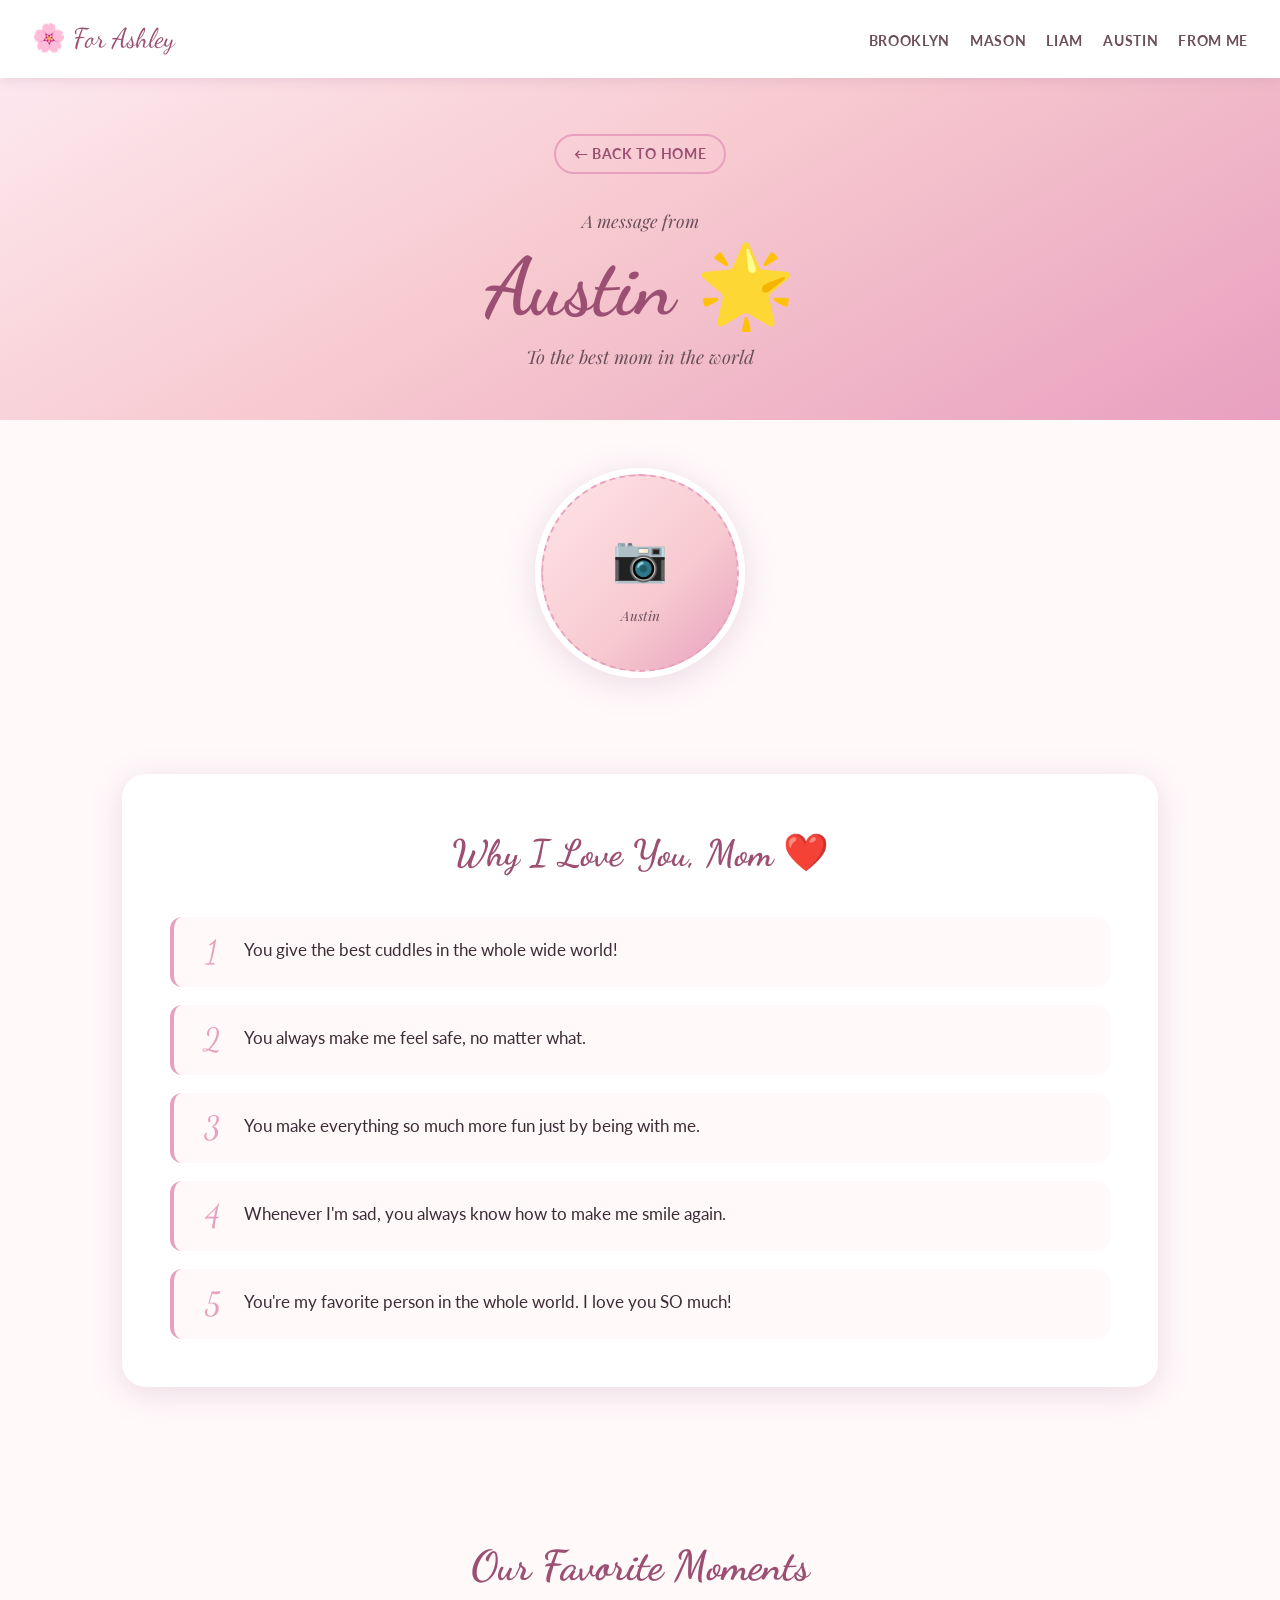
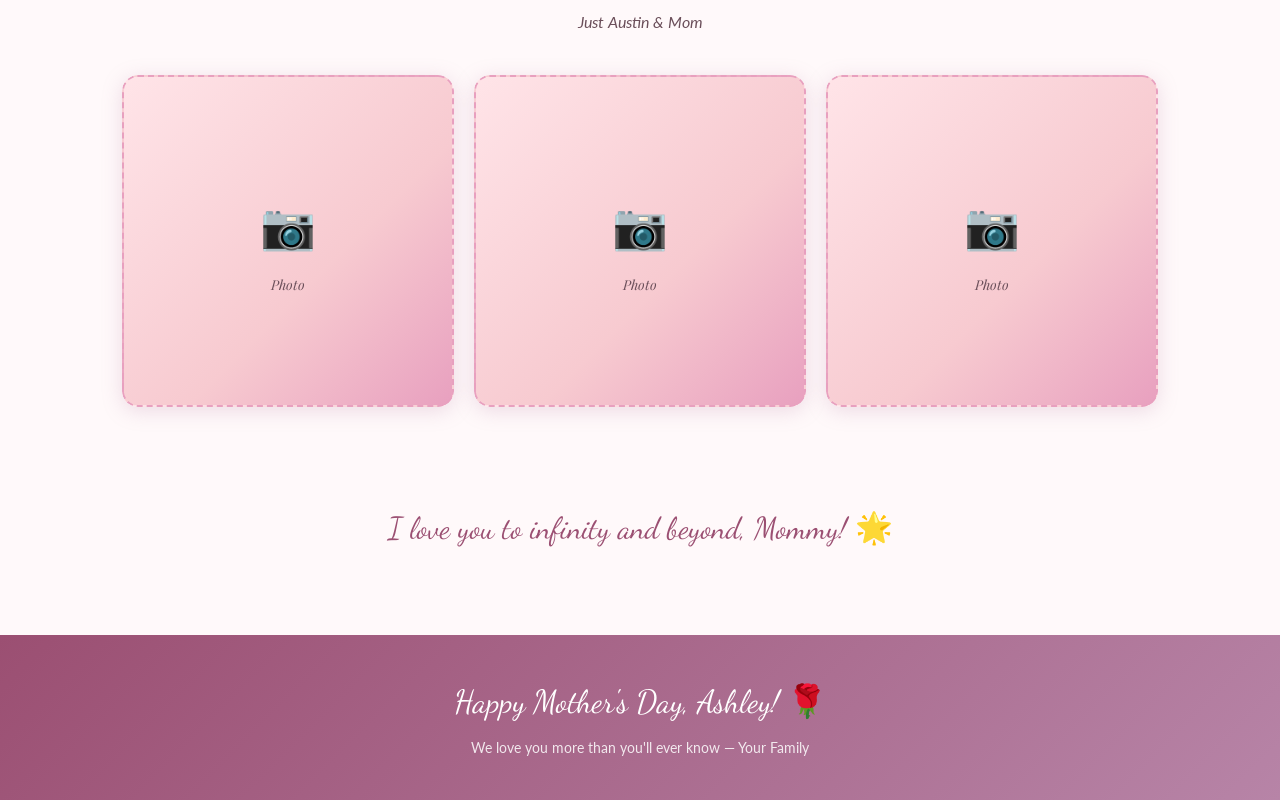
==== austin.html @ 3f39e7ee "Initial commit: Mother's Day website for Ashley Landing page with family photo grid and individual p" ====
<!DOCTYPE html>
<html lang="en">
<head>
  <meta charset="UTF-8" />
  <meta name="viewport" content="width=device-width, initial-scale=1.0" />
  <title>Austin — Why I Love You, Mom</title>
  <link rel="stylesheet" href="style.css" />
</head>
<body>

  <nav class="site-nav">
    <a href="index.html" class="nav-logo">🌸 For Ashley</a>
    <ul class="nav-links">
      <li><a href="brooklyn.html">Brooklyn</a></li>
      <li><a href="mason.html">Mason</a></li>
      <li><a href="liam.html">Liam</a></li>
      <li><a href="austin.html">Austin</a></li>
      <li><a href="from-me.html">From Me</a></li>
    </ul>
  </nav>

  <section class="page-hero">
    <a href="index.html" class="back-btn">← Back to Home</a>
    <p class="from-label">A message from</p>
    <h1>Austin 🌟</h1>
    <p class="to-label">To the best mom in the world</p>
  </section>

  <main>
    <div class="container">

      <!-- Profile Photo -->
      <div class="profile-photo-wrap">
        <div class="profile-photo">
          <!-- Replace with: <img src="images/austin.jpg" alt="Austin"> -->
          <div class="photo-placeholder">
            <span class="ph-icon">📷</span>
            <span class="ph-text">Austin</span>
          </div>
        </div>
      </div>

      <!-- Reasons -->
      <section class="section">
        <div class="reasons-section">
          <h2 class="reasons-title">Why I Love You, Mom ❤️</h2>
          <!-- Replace these with Austin's own words! -->
          <ul class="reasons-list">
            <li>
              <span class="reason-num">1</span>
              <span>You give the best cuddles in the whole wide world!</span>
            </li>
            <li>
              <span class="reason-num">2</span>
              <span>You always make me feel safe, no matter what.</span>
            </li>
            <li>
              <span class="reason-num">3</span>
              <span>You make everything so much more fun just by being with me.</span>
            </li>
            <li>
              <span class="reason-num">4</span>
              <span>Whenever I'm sad, you always know how to make me smile again.</span>
            </li>
            <li>
              <span class="reason-num">5</span>
              <span>You're my favorite person in the whole world. I love you SO much!</span>
            </li>
          </ul>
        </div>
      </section>

      <!-- Photo Gallery -->
      <section class="section">
        <h2 class="section-title">Our Favorite Moments</h2>
        <p class="section-subtitle">Just Austin & Mom</p>
        <div class="gallery-grid">
          <!-- Replace each placeholder with an <img> tag when you have photos ready -->
          <div class="gallery-slot">
            <div class="photo-placeholder">
              <span class="ph-icon">📷</span>
              <span class="ph-text">Photo</span>
            </div>
          </div>
          <div class="gallery-slot">
            <div class="photo-placeholder">
              <span class="ph-icon">📷</span>
              <span class="ph-text">Photo</span>
            </div>
          </div>
          <div class="gallery-slot">
            <div class="photo-placeholder">
              <span class="ph-icon">📷</span>
              <span class="ph-text">Photo</span>
            </div>
          </div>
        </div>
      </section>

      <div class="closing-message">I love you to infinity and beyond, Mommy! 🌟</div>

    </div>
  </main>

  <footer>
    <p class="footer-title">Happy Mother's Day, Ashley! 🌹</p>
    <p class="footer-subtitle">We love you more than you'll ever know — Your Family</p>
  </footer>

</body>
</html>
---- style.css ----
@import url('https://fonts.googleapis.com/css2?family=Dancing+Script:wght@400;600;700&family=Playfair+Display:ital,wght@0,400;0,700;1,400&family=Lato:wght@300;400;700&display=swap');

:root {
  --rose: #E8A0BF;
  --light-pink: #F7CAD0;
  --blush: #FFE4E8;
  --mauve: #B784A7;
  --deep-rose: #9B4F72;
  --cream: #FFF9FA;
  --white: #FFFFFF;
  --text-dark: #3D2B35;
  --text-mid: #6B4F5A;
  --shadow: rgba(183, 132, 167, 0.25);
}

*, *::before, *::after { box-sizing: border-box; margin: 0; padding: 0; }

body {
  font-family: 'Lato', sans-serif;
  background-color: var(--cream);
  color: var(--text-dark);
  line-height: 1.7;
}

/* ── NAV ── */
.site-nav {
  background: var(--white);
  padding: 1rem 2rem;
  display: flex;
  align-items: center;
  justify-content: space-between;
  box-shadow: 0 2px 12px var(--shadow);
  position: sticky;
  top: 0;
  z-index: 100;
  flex-wrap: wrap;
  gap: 0.75rem;
}

.nav-logo {
  font-family: 'Dancing Script', cursive;
  font-size: 1.7rem;
  color: var(--deep-rose);
  text-decoration: none;
}

.nav-links {
  display: flex;
  gap: 1.25rem;
  list-style: none;
  flex-wrap: wrap;
}

.nav-links a {
  text-decoration: none;
  color: var(--text-mid);
  font-weight: 700;
  font-size: 0.85rem;
  letter-spacing: 0.05em;
  text-transform: uppercase;
  transition: color 0.2s;
}

.nav-links a:hover { color: var(--deep-rose); }

/* ── HERO ── */
.hero {
  background: linear-gradient(150deg, #FDE8EF 0%, #F7CAD0 45%, #E8A0BF 100%);
  text-align: center;
  padding: 5.5rem 2rem 4.5rem;
  position: relative;
  overflow: hidden;
}

.hero::before,
.hero::after {
  content: '';
  position: absolute;
  border-radius: 50%;
  opacity: 0.12;
}

.hero::before {
  width: 450px; height: 450px;
  background: var(--mauve);
  top: -180px; left: -120px;
}

.hero::after {
  width: 320px; height: 320px;
  background: var(--deep-rose);
  bottom: -110px; right: -90px;
}

.hero-flowers {
  font-size: 2.6rem;
  display: block;
  margin-bottom: 1.25rem;
  animation: sway 5s ease-in-out infinite;
  position: relative;
  z-index: 1;
}

@keyframes sway {
  0%, 100% { transform: rotate(-4deg) scale(1); }
  50%       { transform: rotate(4deg) scale(1.06); }
}

.hero h1 {
  font-family: 'Dancing Script', cursive;
  font-size: clamp(2.8rem, 7vw, 5.5rem);
  color: var(--deep-rose);
  line-height: 1.15;
  margin-bottom: 0.75rem;
  animation: fadeUp 0.9s ease both;
  position: relative;
  z-index: 1;
}

.hero .subtitle {
  font-family: 'Playfair Display', serif;
  font-style: italic;
  font-size: clamp(1.1rem, 2.5vw, 1.5rem);
  color: var(--text-mid);
  animation: fadeUp 0.9s 0.2s ease both;
  position: relative;
  z-index: 1;
}

.hero .tagline {
  margin-top: 0.6rem;
  font-size: 1rem;
  color: var(--text-mid);
  animation: fadeUp 0.9s 0.4s ease both;
  position: relative;
  z-index: 1;
}

@keyframes fadeUp {
  from { opacity: 0; transform: translateY(18px); }
  to   { opacity: 1; transform: translateY(0); }
}

/* ── LAYOUT ── */
.container { max-width: 1100px; margin: 0 auto; padding: 0 2rem; }

.section { padding: 3.5rem 0; }

/* ── DECORATIVE ── */
.divider {
  text-align: center;
  color: var(--rose);
  font-size: 1.4rem;
  letter-spacing: 0.6rem;
  margin: 0.5rem 0 2rem;
}

.section-title {
  text-align: center;
  font-family: 'Dancing Script', cursive;
  font-size: 2.6rem;
  color: var(--deep-rose);
  margin-bottom: 0.4rem;
}

.section-subtitle {
  text-align: center;
  color: var(--text-mid);
  font-style: italic;
  margin-bottom: 2.5rem;
}

/* ── PHOTO PLACEHOLDERS ── */
.photo-placeholder {
  width: 100%;
  height: 100%;
  background: linear-gradient(135deg, #FFE4E8 0%, #F7CAD0 60%, #E8A0BF 100%);
  display: flex;
  flex-direction: column;
  align-items: center;
  justify-content: center;
  gap: 0.6rem;
  border: 2px dashed var(--rose);
  border-radius: inherit;
}

.ph-icon { font-size: 2.8rem; }

.ph-text {
  font-family: 'Playfair Display', serif;
  font-style: italic;
  font-size: 0.85rem;
  color: var(--text-mid);
}

/* ── FAMILY PHOTO GRID (landing) ── */
.photo-grid {
  display: grid;
  grid-template-columns: repeat(auto-fit, minmax(240px, 1fr));
  gap: 1.5rem;
}

.photo-slot {
  border-radius: 16px;
  overflow: hidden;
  box-shadow: 0 6px 24px var(--shadow);
  aspect-ratio: 4 / 3;
}

.photo-slot img {
  width: 100%; height: 100%;
  object-fit: cover;
  display: block;
}

/* ── PERSON CARDS ── */
.person-cards {
  display: grid;
  grid-template-columns: repeat(auto-fit, minmax(185px, 1fr));
  gap: 1.5rem;
}

.person-card {
  background: var(--white);
  border-radius: 20px;
  padding: 2rem 1.25rem;
  text-align: center;
  box-shadow: 0 6px 24px var(--shadow);
  text-decoration: none;
  transition: transform 0.25s, box-shadow 0.25s;
  border-top: 5px solid var(--rose);
  display: flex;
  flex-direction: column;
  align-items: center;
}

.person-card:hover {
  transform: translateY(-7px);
  box-shadow: 0 16px 44px var(--shadow);
}

.card-avatar {
  width: 88px; height: 88px;
  border-radius: 50%;
  background: linear-gradient(135deg, var(--light-pink), var(--rose));
  display: flex;
  align-items: center;
  justify-content: center;
  margin-bottom: 1.1rem;
  font-size: 2.4rem;
  border: 3px solid var(--white);
  box-shadow: 0 0 0 3px var(--rose);
}

.card-name {
  font-family: 'Dancing Script', cursive;
  font-size: 1.8rem;
  color: var(--deep-rose);
  display: block;
  margin-bottom: 0.2rem;
}

.card-desc {
  font-size: 0.82rem;
  color: var(--text-mid);
  font-style: italic;
  flex-grow: 1;
}

.card-btn {
  display: inline-block;
  margin-top: 1.1rem;
  padding: 0.5rem 1.3rem;
  background: linear-gradient(135deg, var(--rose), var(--mauve));
  color: var(--white);
  border-radius: 50px;
  font-size: 0.82rem;
  font-weight: 700;
  letter-spacing: 0.05em;
  text-transform: uppercase;
}

/* ── INDIVIDUAL PAGE HERO ── */
.page-hero {
  background: linear-gradient(150deg, #FDE8EF 0%, #F7CAD0 45%, #E8A0BF 100%);
  text-align: center;
  padding: 3.5rem 2rem 3rem;
}

.back-btn {
  display: inline-block;
  margin-bottom: 2rem;
  color: var(--deep-rose);
  text-decoration: none;
  font-size: 0.85rem;
  font-weight: 700;
  text-transform: uppercase;
  letter-spacing: 0.05em;
  border: 2px solid var(--rose);
  border-radius: 50px;
  padding: 0.4rem 1.1rem;
  transition: background 0.2s, color 0.2s;
}

.back-btn:hover { background: var(--rose); color: var(--white); }

.from-label {
  font-family: 'Playfair Display', serif;
  font-style: italic;
  color: var(--text-mid);
  font-size: 1.1rem;
  margin-bottom: 0.3rem;
}

.page-hero h1 {
  font-family: 'Dancing Script', cursive;
  font-size: clamp(2.6rem, 7vw, 5rem);
  color: var(--deep-rose);
  line-height: 1.15;
}

.to-label {
  font-family: 'Playfair Display', serif;
  font-style: italic;
  color: var(--text-mid);
  font-size: 1.15rem;
  margin-top: 0.5rem;
}

/* ── PROFILE PHOTO ── */
.profile-photo-wrap {
  display: flex;
  justify-content: center;
  padding: 3rem 0 0.5rem;
}

.profile-photo {
  width: 210px; height: 210px;
  border-radius: 50%;
  overflow: hidden;
  border: 6px solid var(--white);
  box-shadow: 0 6px 32px var(--shadow);
}

.profile-photo .photo-placeholder { border-radius: 50%; }

/* ── REASONS ── */
.reasons-section {
  background: var(--white);
  border-radius: 24px;
  padding: 3rem;
  box-shadow: 0 6px 30px var(--shadow);
  margin: 2rem 0;
}

.reasons-title {
  font-family: 'Dancing Script', cursive;
  font-size: 2.3rem;
  color: var(--deep-rose);
  text-align: center;
  margin-bottom: 2rem;
}

.reasons-list {
  list-style: none;
  display: flex;
  flex-direction: column;
  gap: 1.1rem;
}

.reasons-list li {
  display: flex;
  align-items: flex-start;
  gap: 1rem;
  padding: 1.2rem 1.4rem;
  background: var(--cream);
  border-radius: 12px;
  border-left: 4px solid var(--rose);
  font-size: 1.05rem;
  line-height: 1.65;
}

.reason-num {
  font-family: 'Dancing Script', cursive;
  font-size: 2rem;
  color: var(--rose);
  line-height: 1;
  flex-shrink: 0;
  width: 2rem;
  text-align: center;
}

/* ── GALLERY (individual pages) ── */
.gallery-grid {
  display: grid;
  grid-template-columns: repeat(auto-fit, minmax(195px, 1fr));
  gap: 1.25rem;
}

.gallery-slot {
  aspect-ratio: 1;
  border-radius: 16px;
  overflow: hidden;
  box-shadow: 0 4px 20px var(--shadow);
}

.gallery-slot img {
  width: 100%; height: 100%;
  object-fit: cover;
  display: block;
}

/* ── CLOSING ── */
.closing-message {
  text-align: center;
  padding: 2.5rem 2rem 1rem;
  font-family: 'Dancing Script', cursive;
  font-size: 1.9rem;
  color: var(--deep-rose);
}

/* ── FOOTER ── */
footer {
  background: linear-gradient(135deg, var(--deep-rose), var(--mauve));
  color: var(--white);
  text-align: center;
  padding: 2.5rem 2rem;
  margin-top: 4rem;
}

.footer-title {
  font-family: 'Dancing Script', cursive;
  font-size: 2rem;
  margin-bottom: 0.4rem;
}

.footer-subtitle { font-size: 0.9rem; opacity: 0.85; }

/* ── RESPONSIVE ── */
@media (max-width: 700px) {
  .person-cards { grid-template-columns: repeat(2, 1fr); }
  .reasons-section { padding: 2rem 1.25rem; }
  .photo-grid { grid-template-columns: repeat(2, 1fr); }
}

@media (max-width: 420px) {
  .person-cards { grid-template-columns: 1fr 1fr; }
  .gallery-grid { grid-template-columns: repeat(2, 1fr); }
}
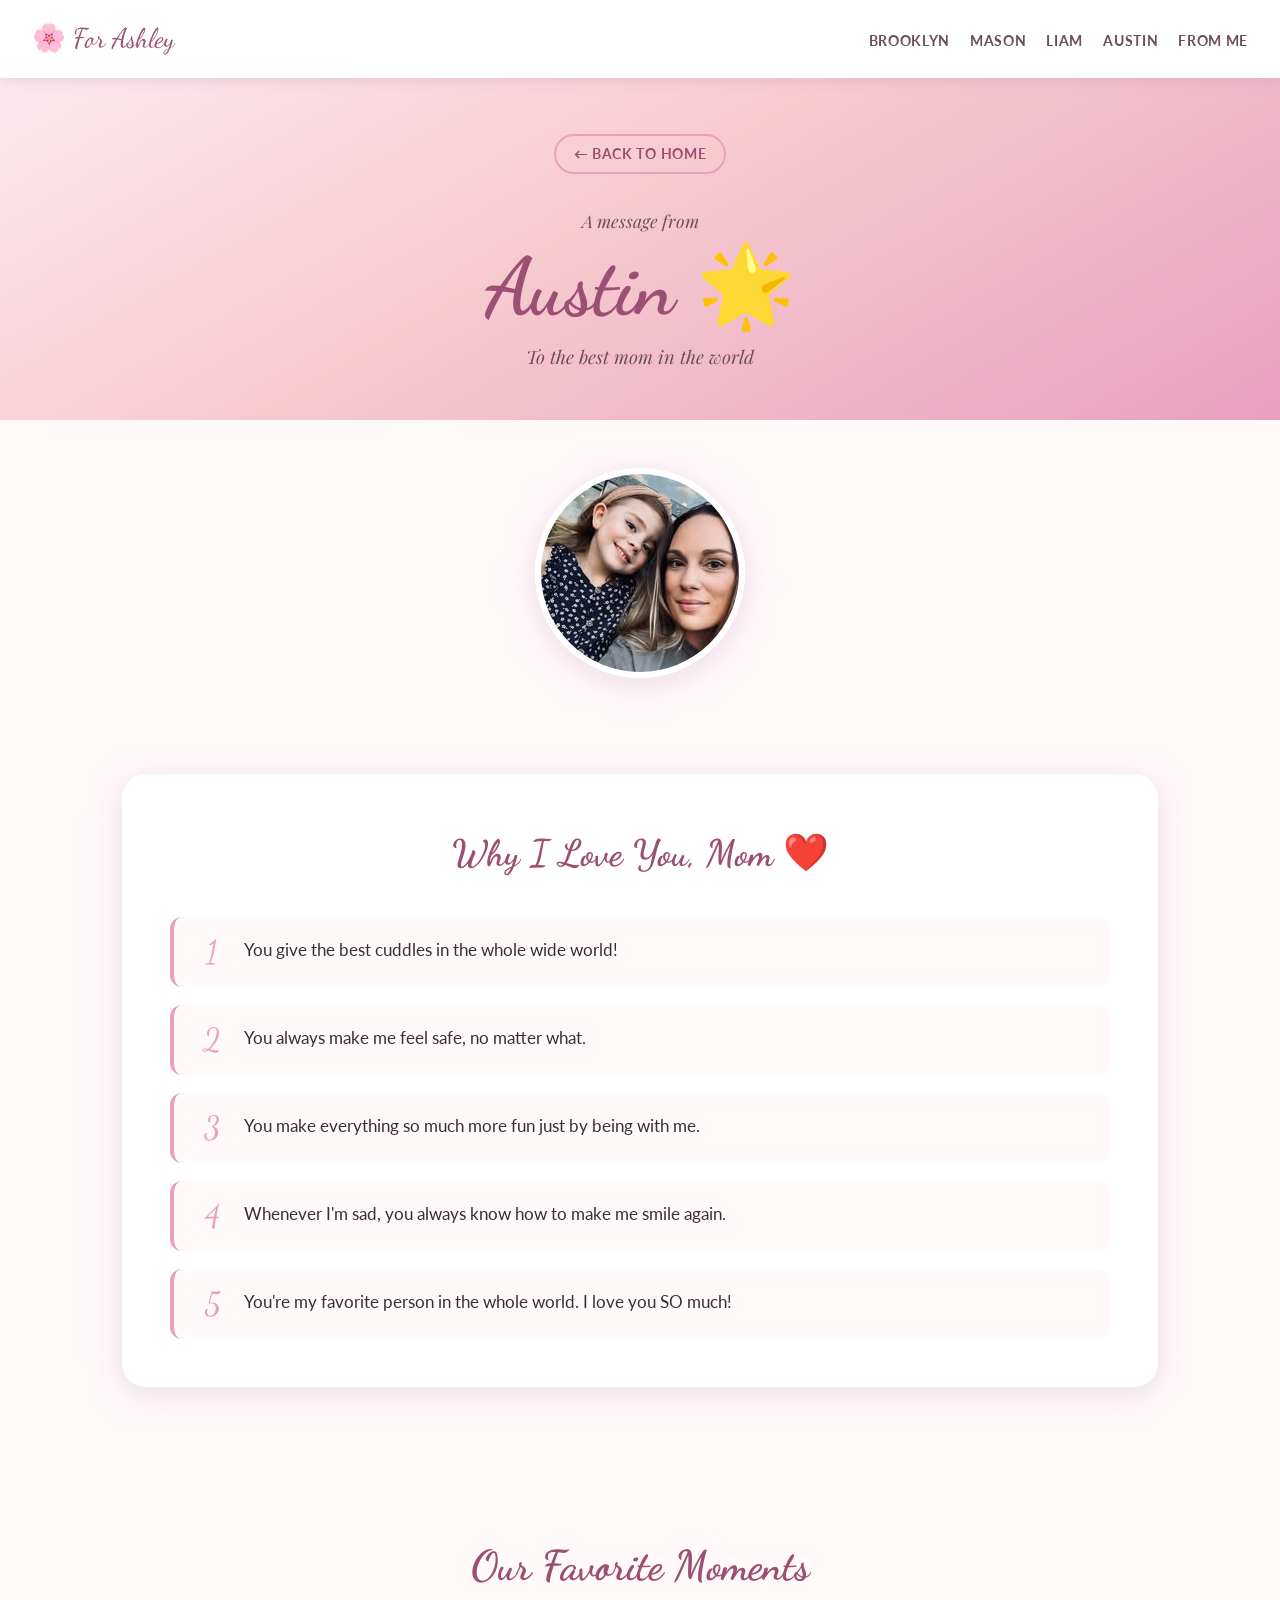
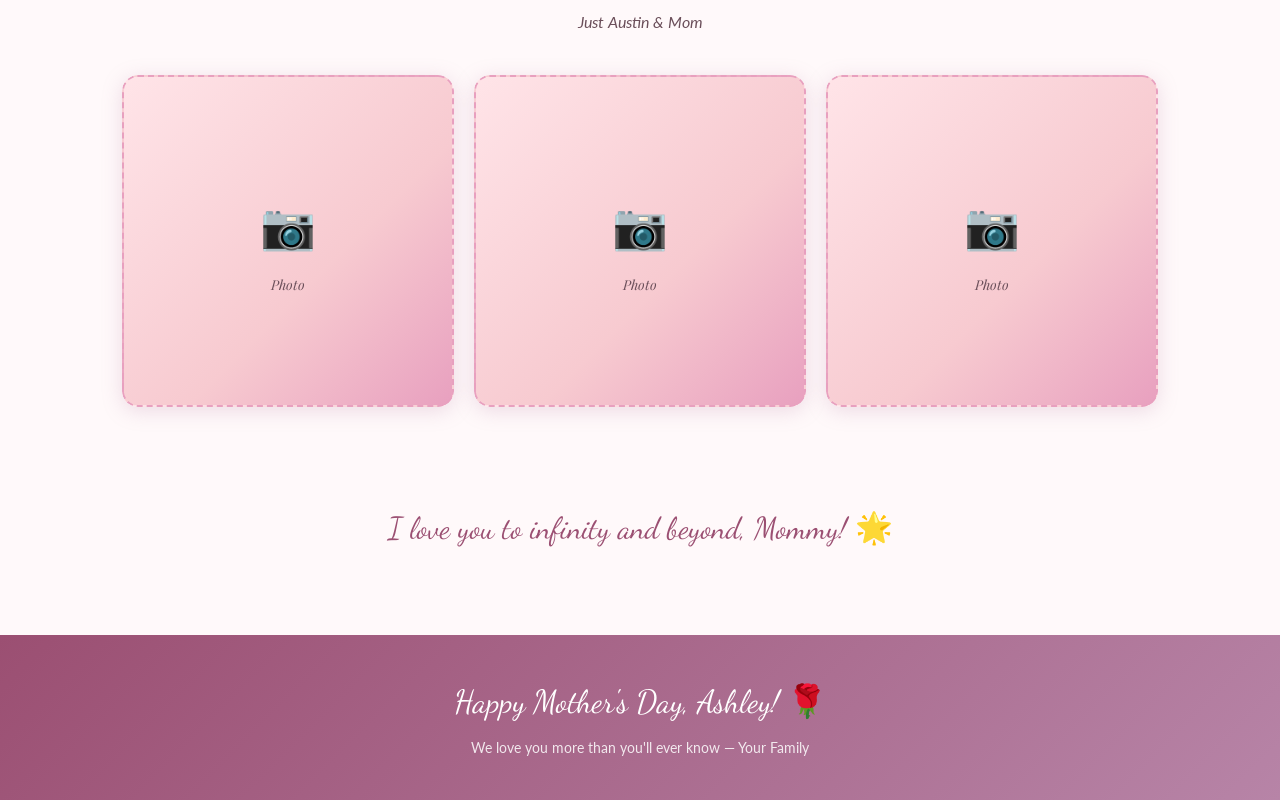
==== commit 2611fdb8: "Add real photos for Brooklyn, Mason, Liam, and Austin Co-Authored-By: Claude Sonnet 4.6 <noreply@ant" ====
--- a/austin.html
+++ b/austin.html
@@ -32,11 +32,7 @@
       <!-- Profile Photo -->
       <div class="profile-photo-wrap">
         <div class="profile-photo">
-          <!-- Replace with: <img src="images/austin.jpg" alt="Austin"> -->
-          <div class="photo-placeholder">
-            <span class="ph-icon">📷</span>
-            <span class="ph-text">Austin</span>
-          </div>
+          <img src="images/austin.jpg" alt="Austin and Ashley">
         </div>
       </div>
 
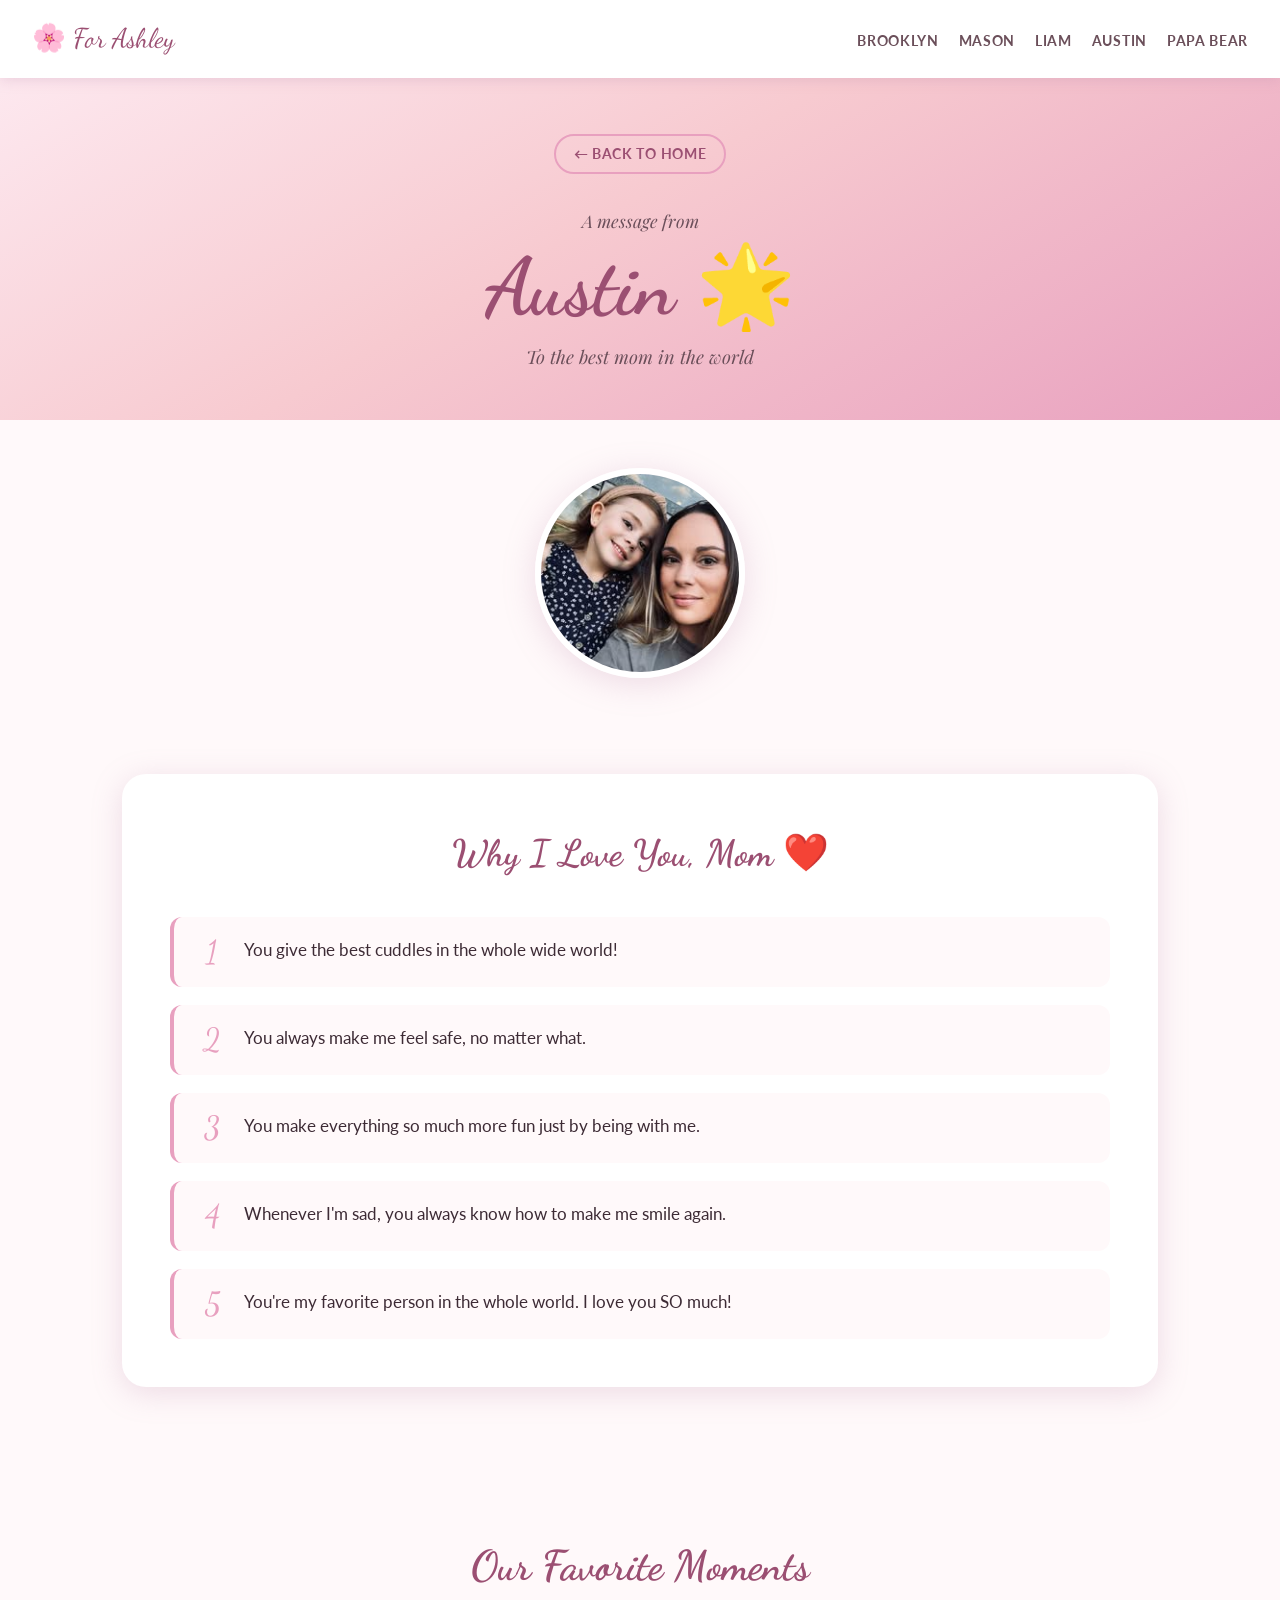
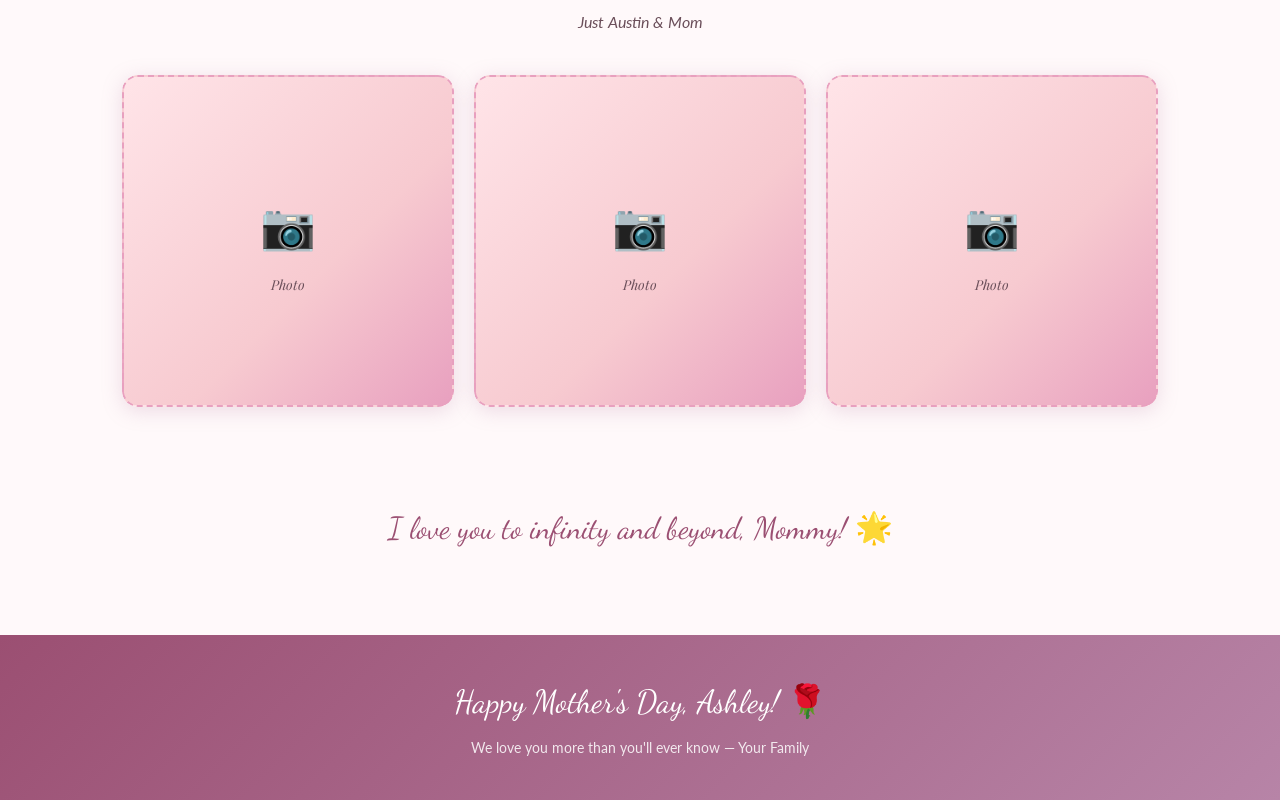
==== commit 8fc73240: "Add photos to landing page cards, remove subtexts, rename to Papa Bear - Real photos now show in the" ====
--- a/austin.html
+++ b/austin.html
@@ -15,7 +15,7 @@
       <li><a href="mason.html">Mason</a></li>
       <li><a href="liam.html">Liam</a></li>
       <li><a href="austin.html">Austin</a></li>
-      <li><a href="from-me.html">From Me</a></li>
+      <li><a href="from-me.html">Papa Bear</a></li>
     </ul>
   </nav>
 
--- a/style.css
+++ b/style.css
@@ -250,6 +250,14 @@
   font-size: 2.4rem;
   border: 3px solid var(--white);
   box-shadow: 0 0 0 3px var(--rose);
+  overflow: hidden;
+}
+
+.card-avatar img {
+  width: 100%; height: 100%;
+  object-fit: cover;
+  object-position: top center;
+  display: block;
 }
 
 .card-name {
@@ -342,6 +350,13 @@
   box-shadow: 0 6px 32px var(--shadow);
 }
 
+.profile-photo img {
+  width: 100%; height: 100%;
+  object-fit: cover;
+  object-position: top center;
+  display: block;
+}
+
 .profile-photo .photo-placeholder { border-radius: 50%; }
 
 /* ── REASONS ── */
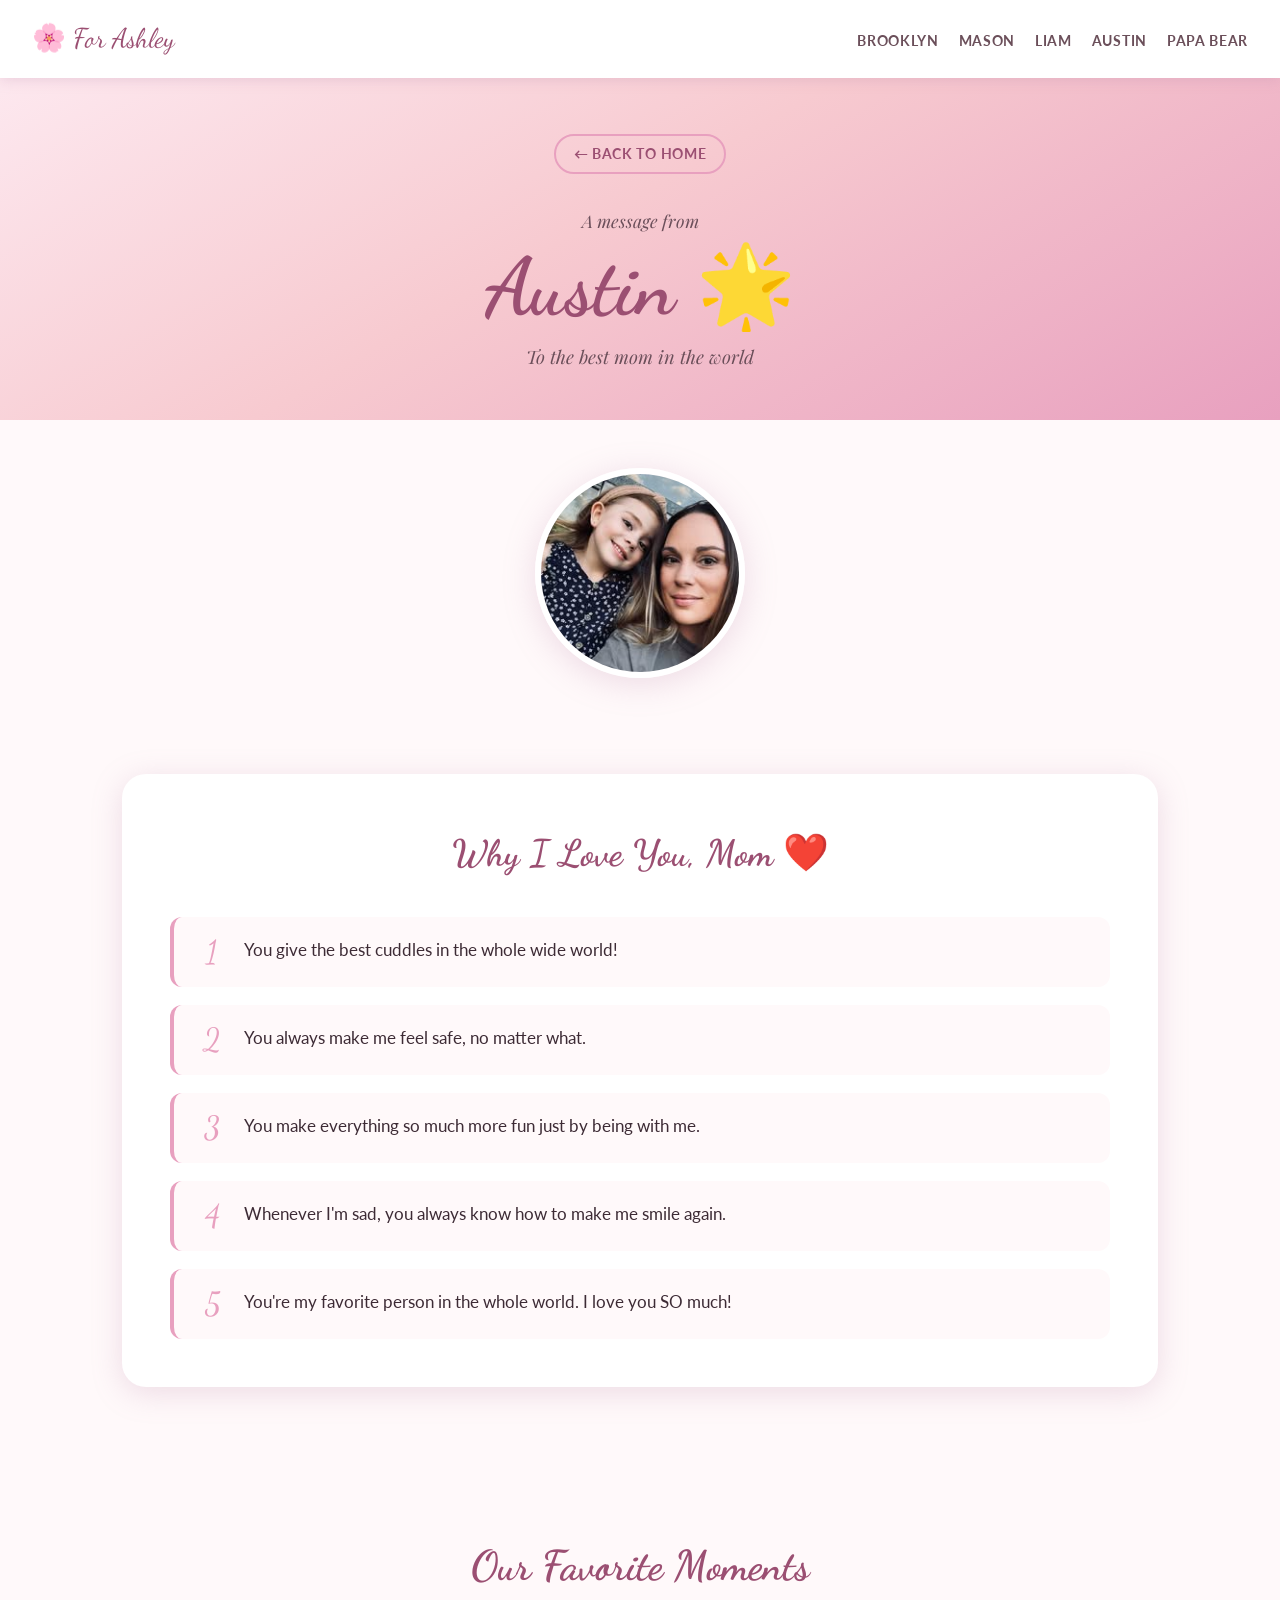
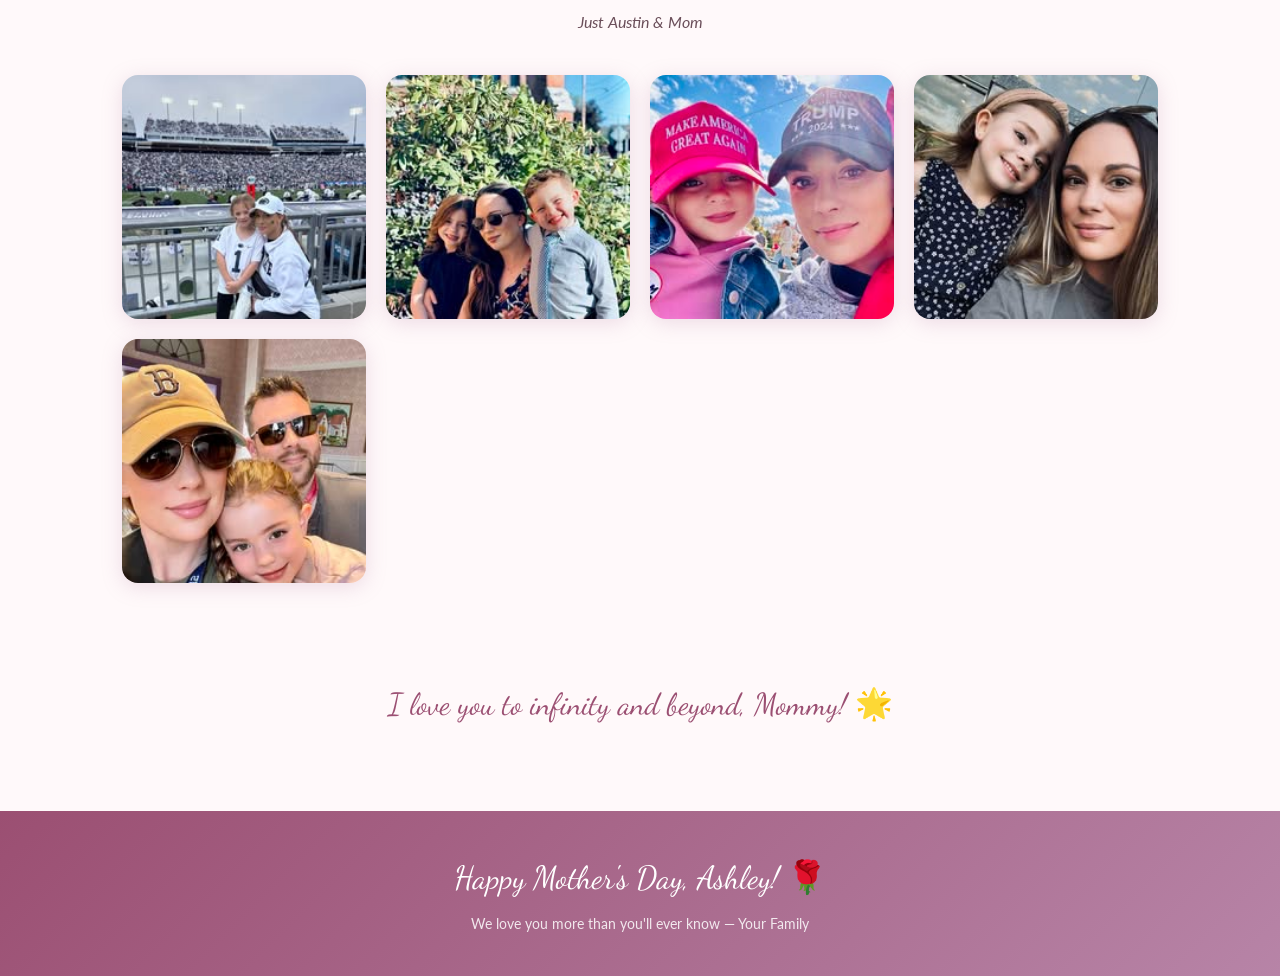
==== commit f002d0d4: "Add 5 gallery photos to Austin's page Co-Authored-By: Claude Sonnet 4.6 <noreply@anthropic.com>" ====
--- a/austin.html
+++ b/austin.html
@@ -71,25 +71,11 @@
         <h2 class="section-title">Our Favorite Moments</h2>
         <p class="section-subtitle">Just Austin & Mom</p>
         <div class="gallery-grid">
-          <!-- Replace each placeholder with an <img> tag when you have photos ready -->
-          <div class="gallery-slot">
-            <div class="photo-placeholder">
-              <span class="ph-icon">📷</span>
-              <span class="ph-text">Photo</span>
-            </div>
-          </div>
-          <div class="gallery-slot">
-            <div class="photo-placeholder">
-              <span class="ph-icon">📷</span>
-              <span class="ph-text">Photo</span>
-            </div>
-          </div>
-          <div class="gallery-slot">
-            <div class="photo-placeholder">
-              <span class="ph-icon">📷</span>
-              <span class="ph-text">Photo</span>
-            </div>
-          </div>
+          <div class="gallery-slot"><img src="images/austin-1.jpg" alt="Austin and Mom"></div>
+          <div class="gallery-slot"><img src="images/austin-2.jpg" alt="Austin and Mom"></div>
+          <div class="gallery-slot"><img src="images/austin-3.jpg" alt="Austin and Mom"></div>
+          <div class="gallery-slot"><img src="images/austin-4.jpg" alt="Austin and Mom"></div>
+          <div class="gallery-slot"><img src="images/austin-5.jpg" alt="Austin and Mom"></div>
         </div>
       </section>
 
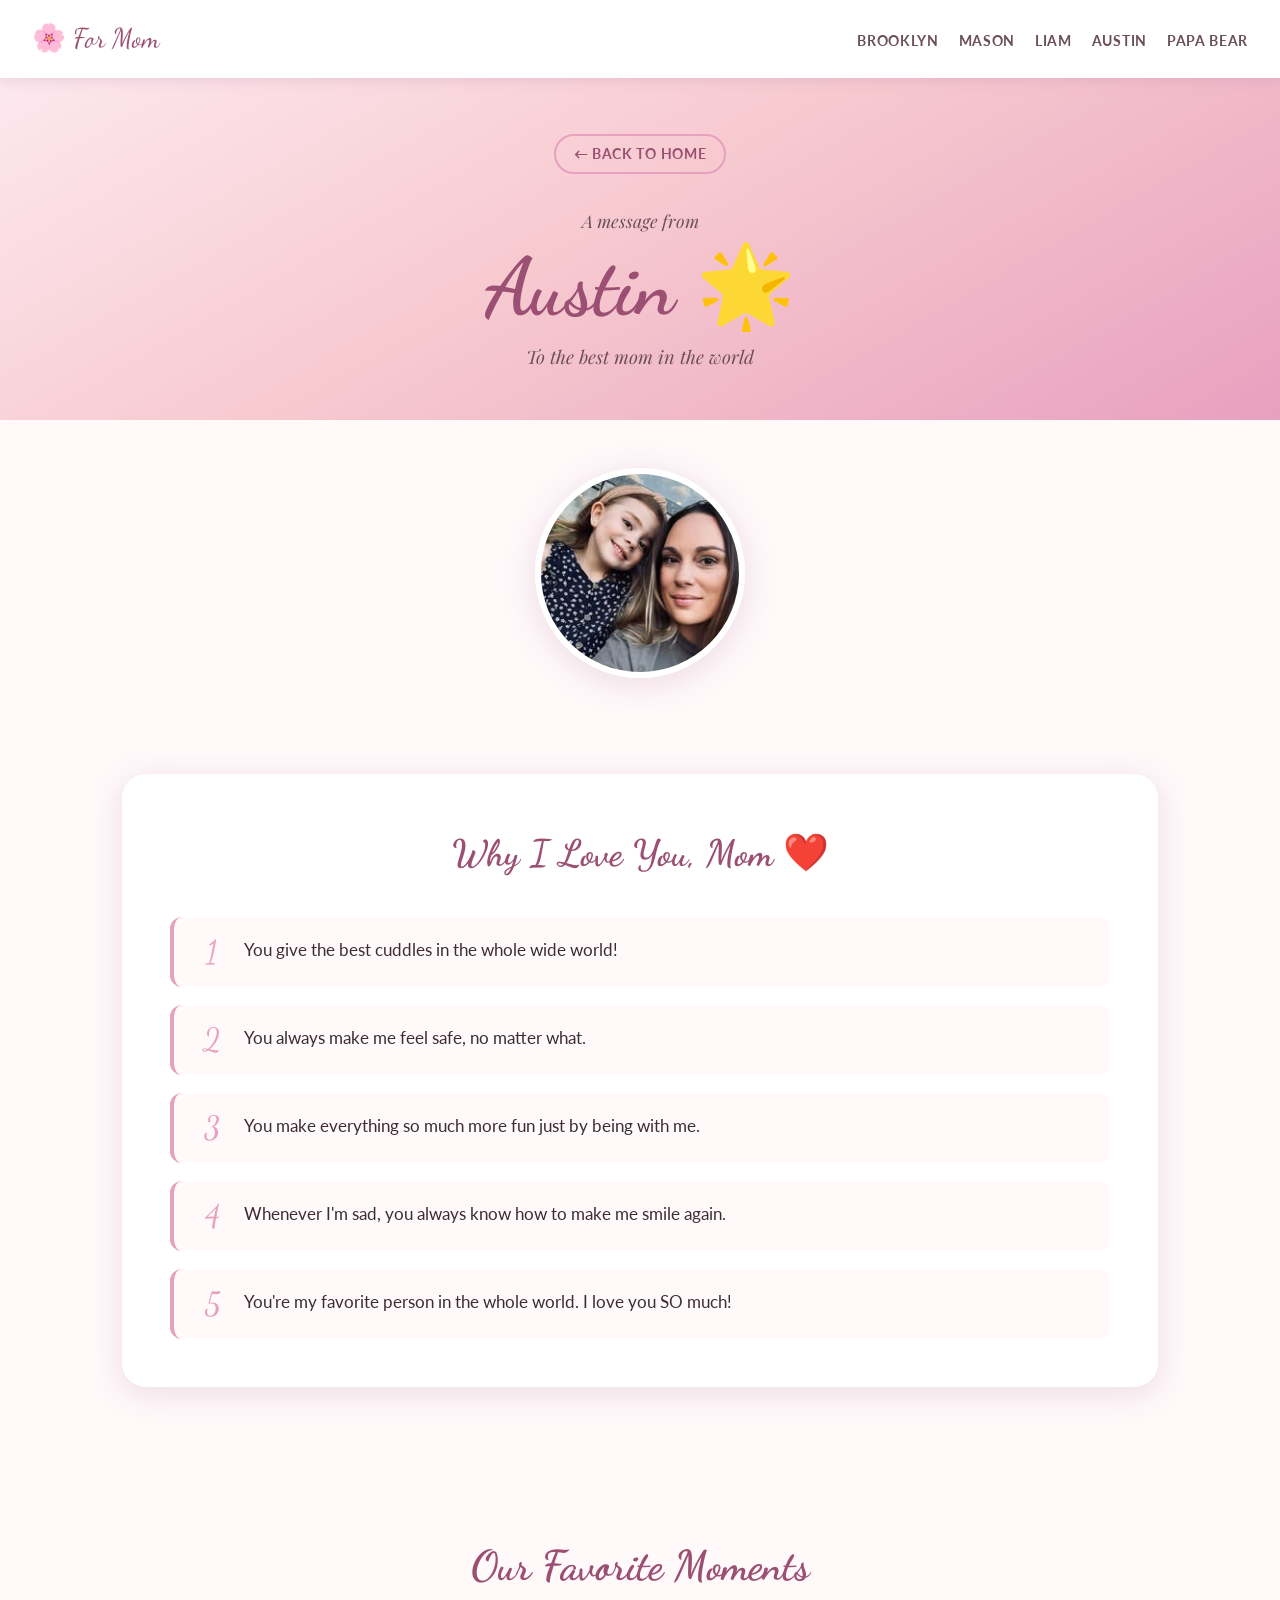
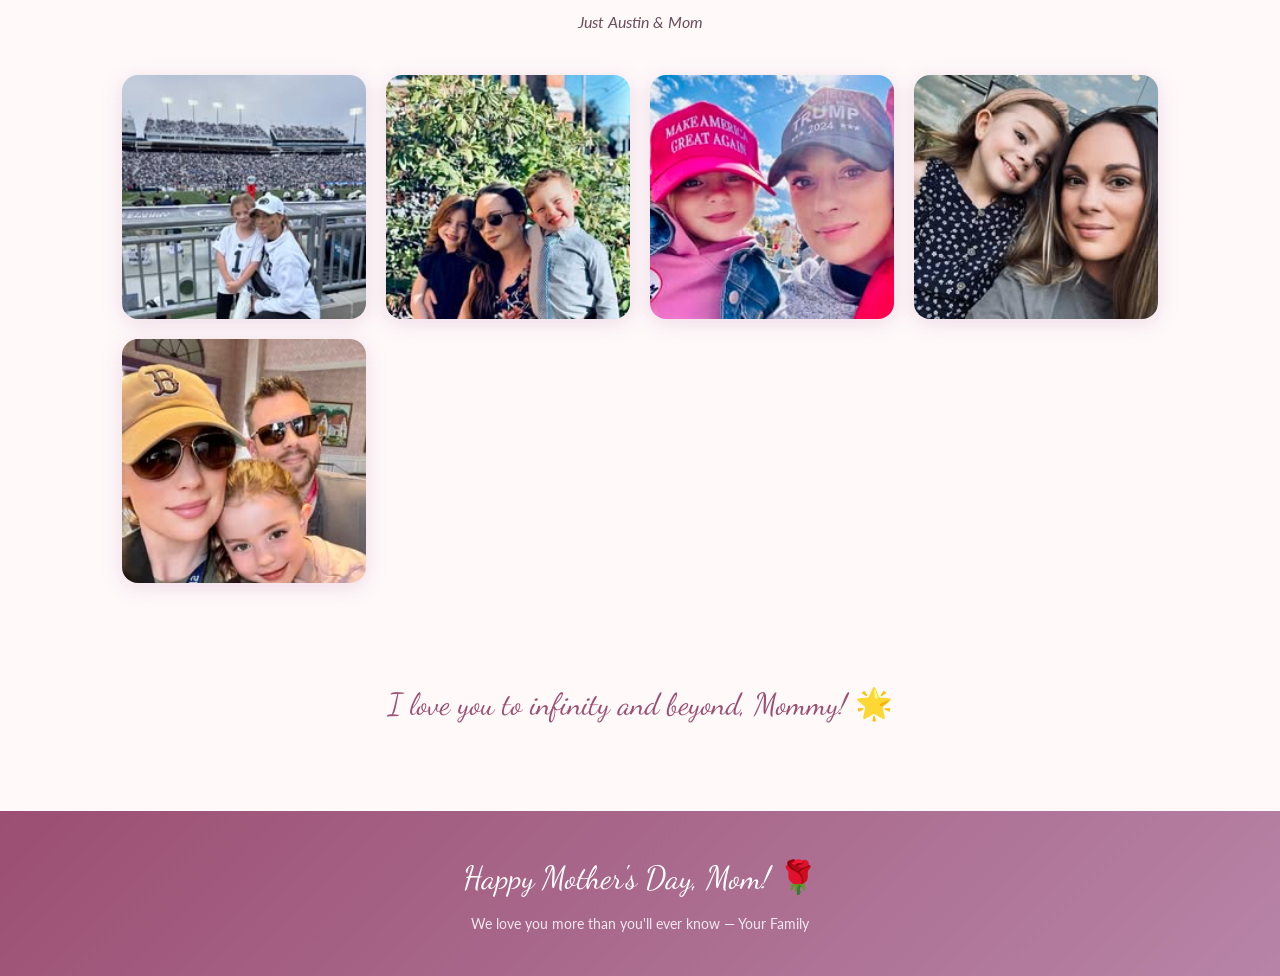
==== commit dd8205d9: "Replace all instances of Ashley with Mom across all pages Co-Authored-By: Claude Sonnet 4.6 <noreply" ====
--- a/austin.html
+++ b/austin.html
@@ -9,7 +9,7 @@
 <body>
 
   <nav class="site-nav">
-    <a href="index.html" class="nav-logo">🌸 For Ashley</a>
+    <a href="index.html" class="nav-logo">🌸 For Mom</a>
     <ul class="nav-links">
       <li><a href="brooklyn.html">Brooklyn</a></li>
       <li><a href="mason.html">Mason</a></li>
@@ -32,7 +32,7 @@
       <!-- Profile Photo -->
       <div class="profile-photo-wrap">
         <div class="profile-photo">
-          <img src="images/austin.jpg" alt="Austin and Ashley">
+          <img src="images/austin.jpg" alt="Austin and Mom">
         </div>
       </div>
 
@@ -85,7 +85,7 @@
   </main>
 
   <footer>
-    <p class="footer-title">Happy Mother's Day, Ashley! 🌹</p>
+    <p class="footer-title">Happy Mother's Day, Mom! 🌹</p>
     <p class="footer-subtitle">We love you more than you'll ever know — Your Family</p>
   </footer>
 
--- a/style.css
+++ b/style.css
@@ -425,6 +425,39 @@
   display: block;
 }
 
+/* ── INTERVIEW Q&A ── */
+.interview-list {
+  display: flex;
+  flex-direction: column;
+  gap: 1.25rem;
+}
+
+.interview-item {
+  padding: 1.25rem 1.5rem;
+  background: var(--cream);
+  border-radius: 12px;
+  border-left: 4px solid var(--rose);
+}
+
+.interview-final {
+  border-left-color: var(--deep-rose);
+  background: linear-gradient(135deg, #FDE8EF, #F7CAD0);
+}
+
+.interview-q {
+  font-family: 'Playfair Display', serif;
+  font-style: italic;
+  color: var(--deep-rose);
+  font-size: 0.95rem;
+  margin-bottom: 0.5rem;
+}
+
+.interview-a {
+  color: var(--text-dark);
+  font-size: 1.05rem;
+  line-height: 1.65;
+}
+
 /* ── CLOSING ── */
 .closing-message {
   text-align: center;
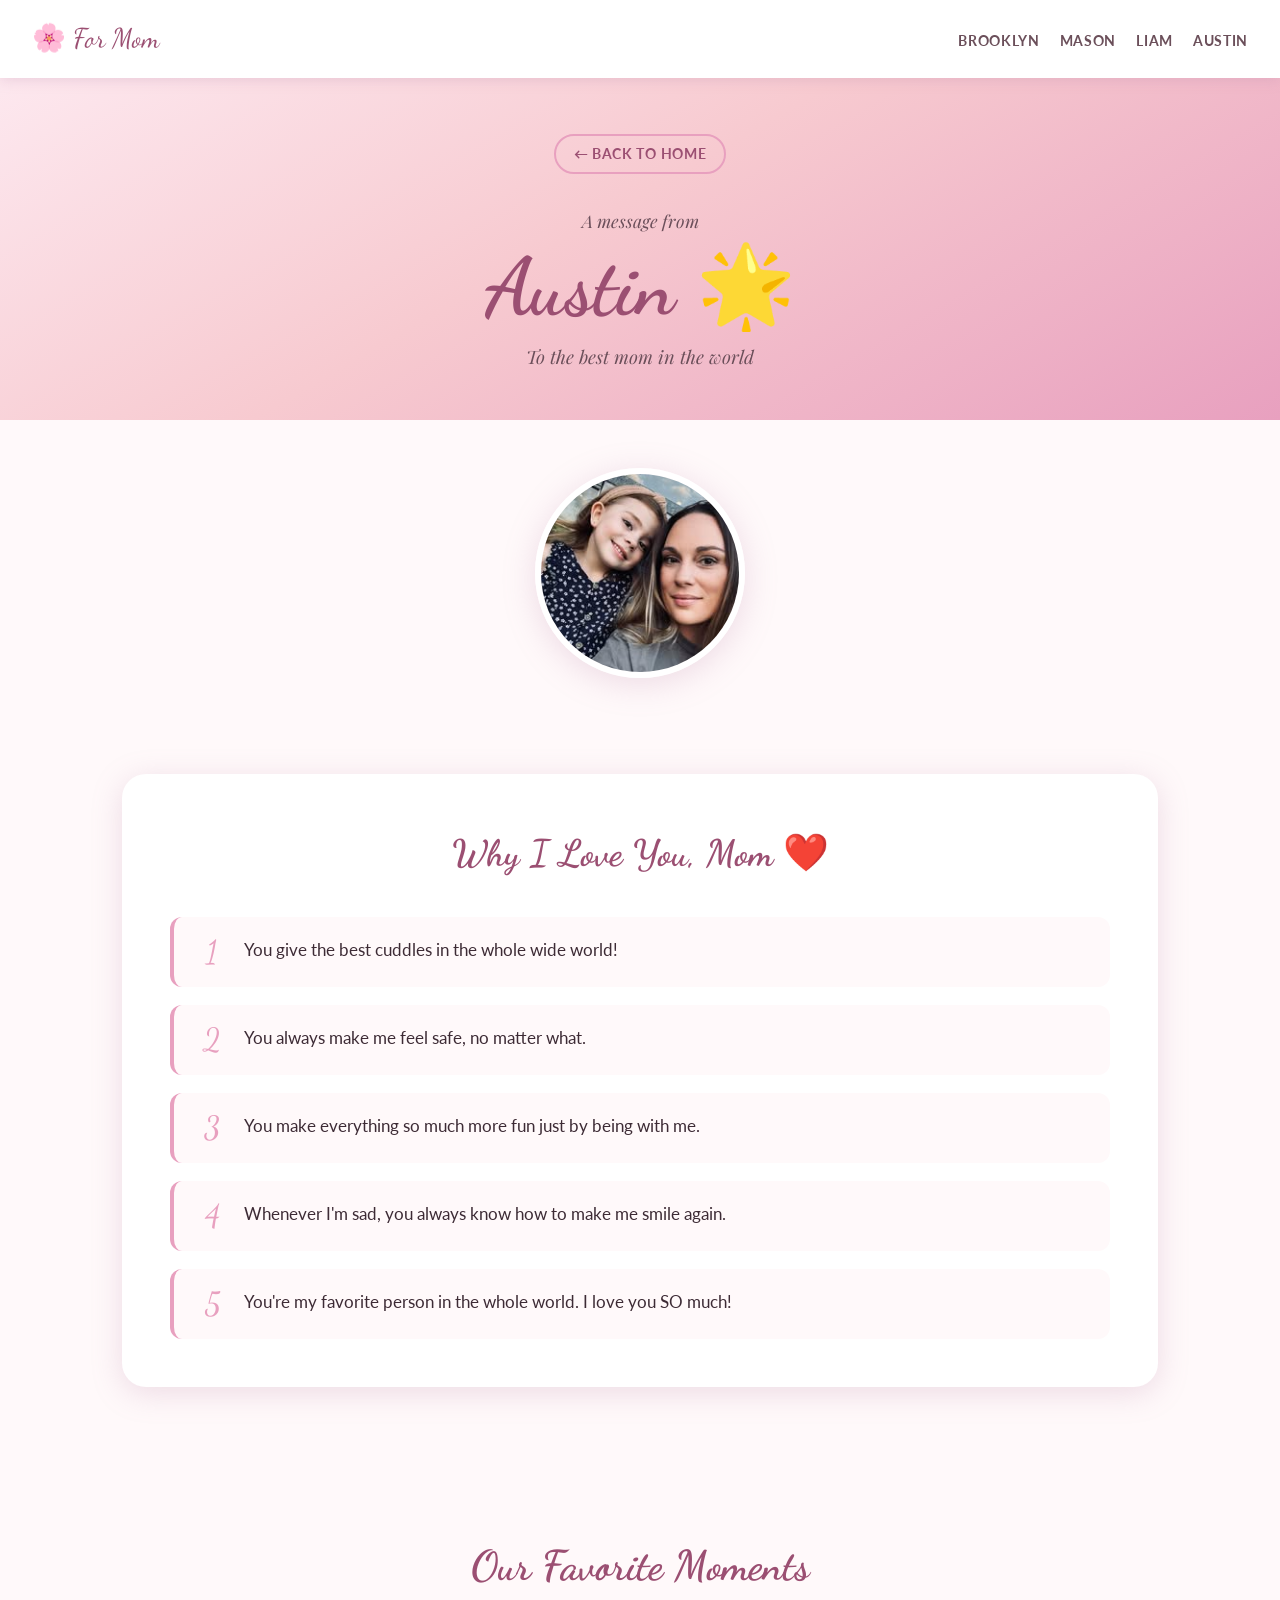
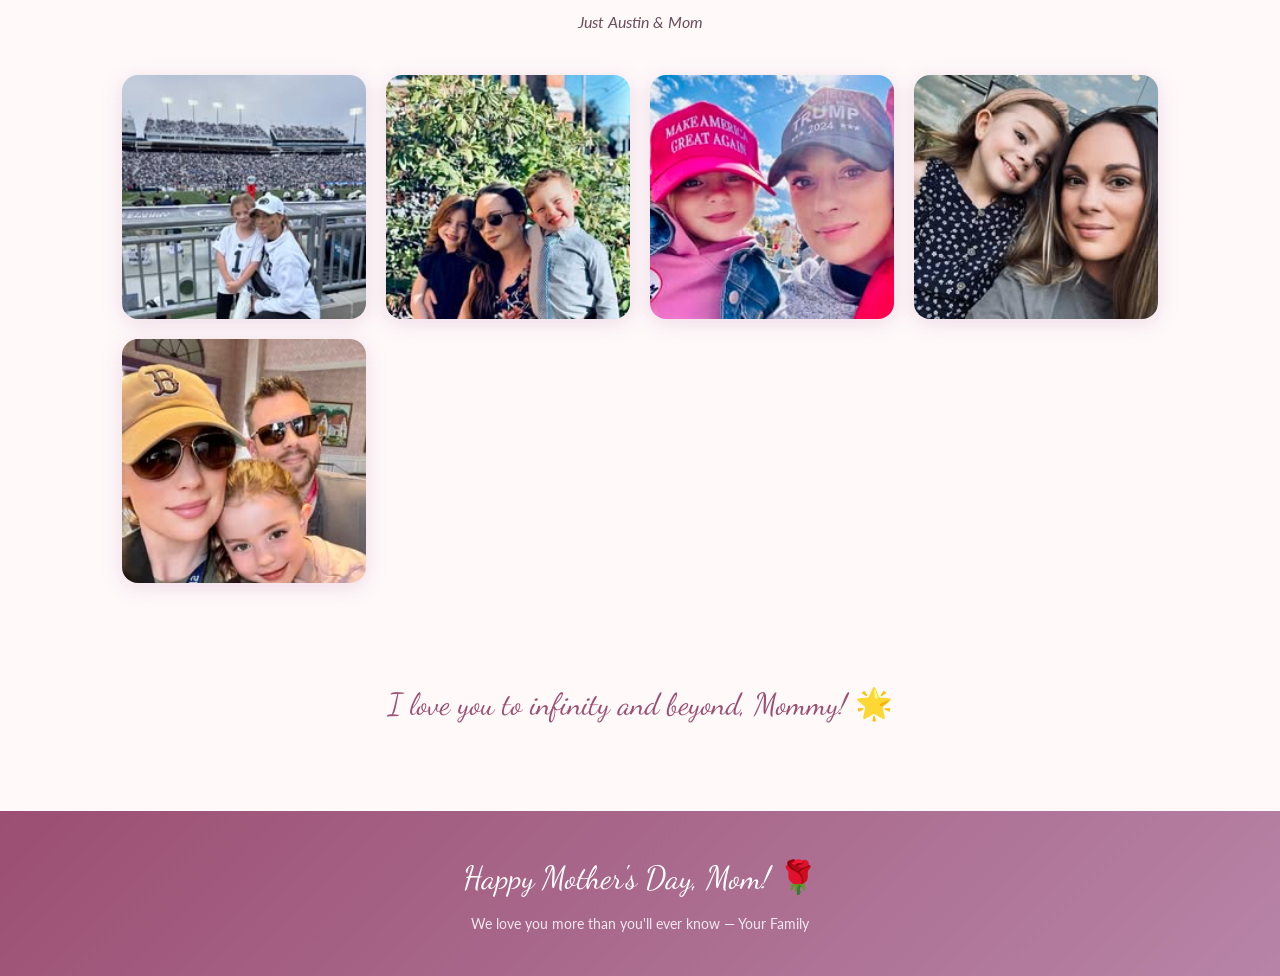
==== commit ec1a498b: "Remove Papa Bear page from nav and landing page cards Co-Authored-By: Claude Sonnet 4.6 <noreply@ant" ====
--- a/austin.html
+++ b/austin.html
@@ -15,7 +15,6 @@
       <li><a href="mason.html">Mason</a></li>
       <li><a href="liam.html">Liam</a></li>
       <li><a href="austin.html">Austin</a></li>
-      <li><a href="from-me.html">Papa Bear</a></li>
     </ul>
   </nav>
 
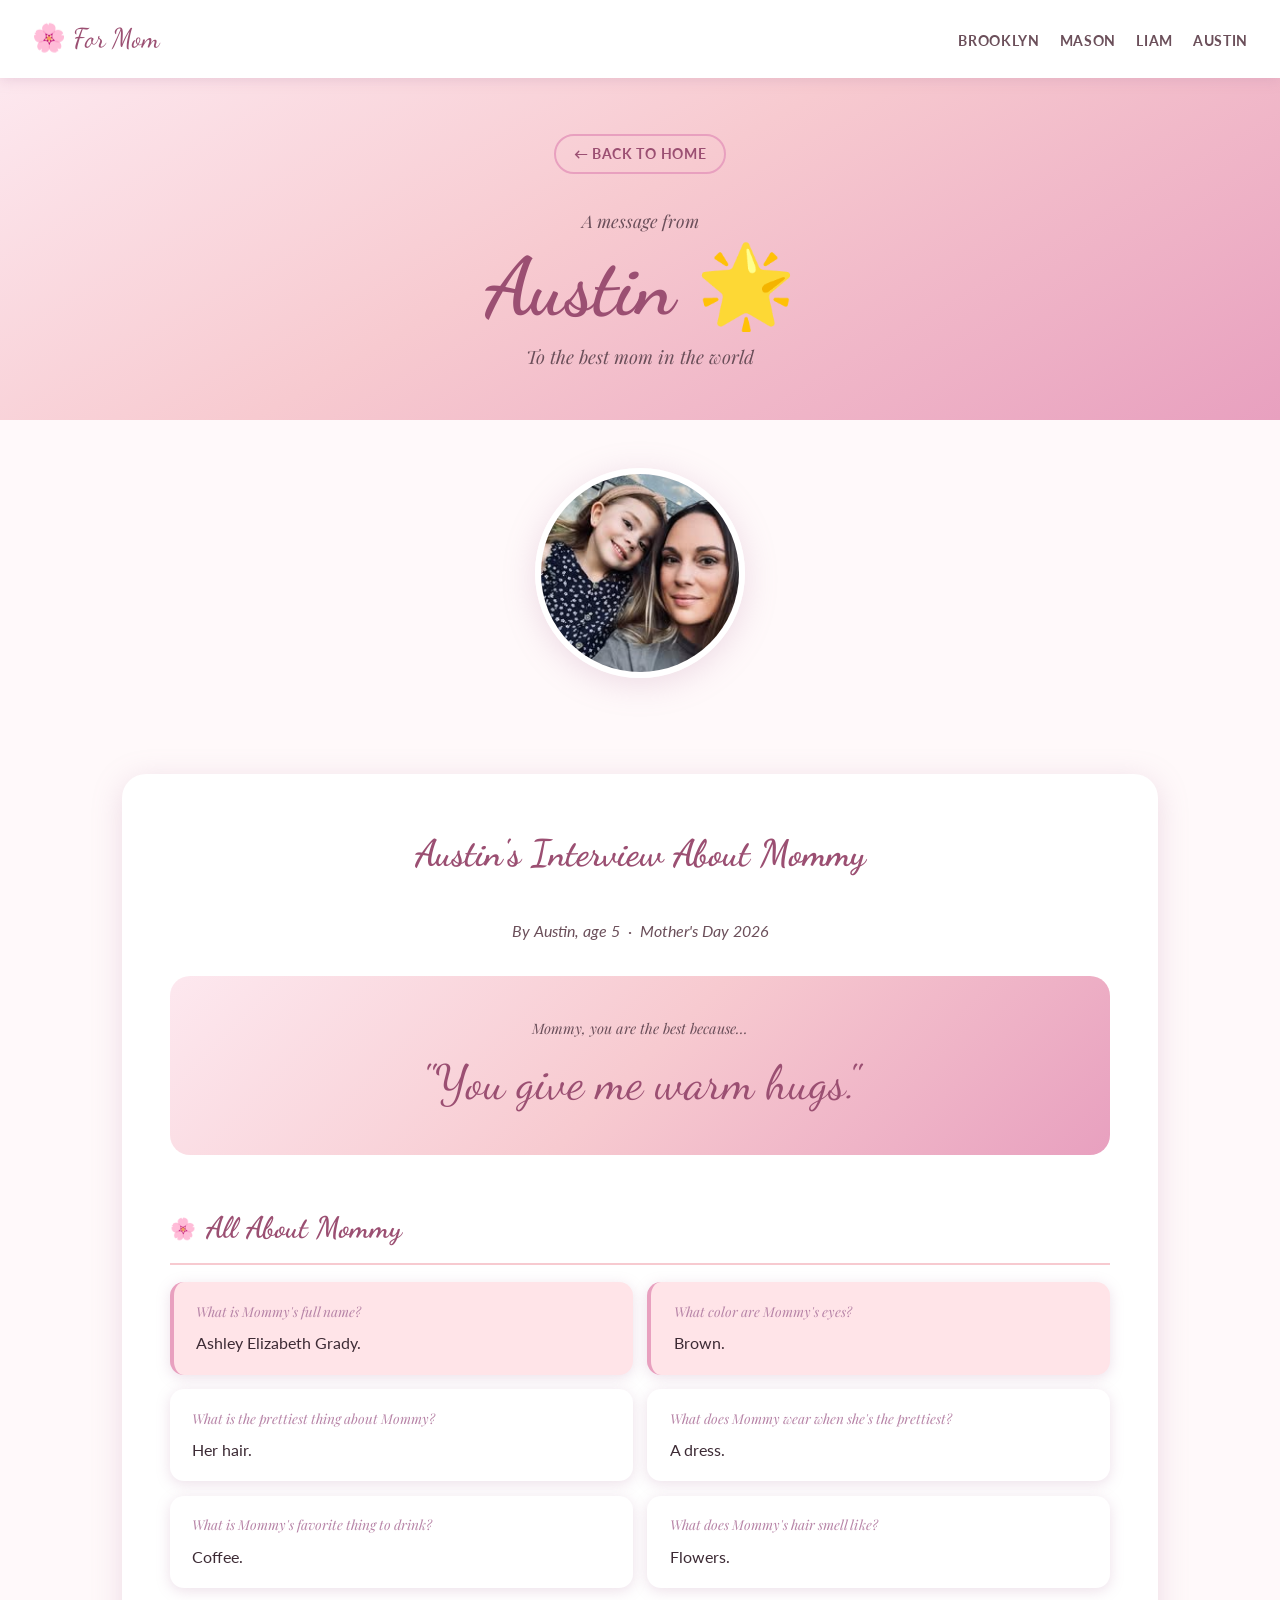
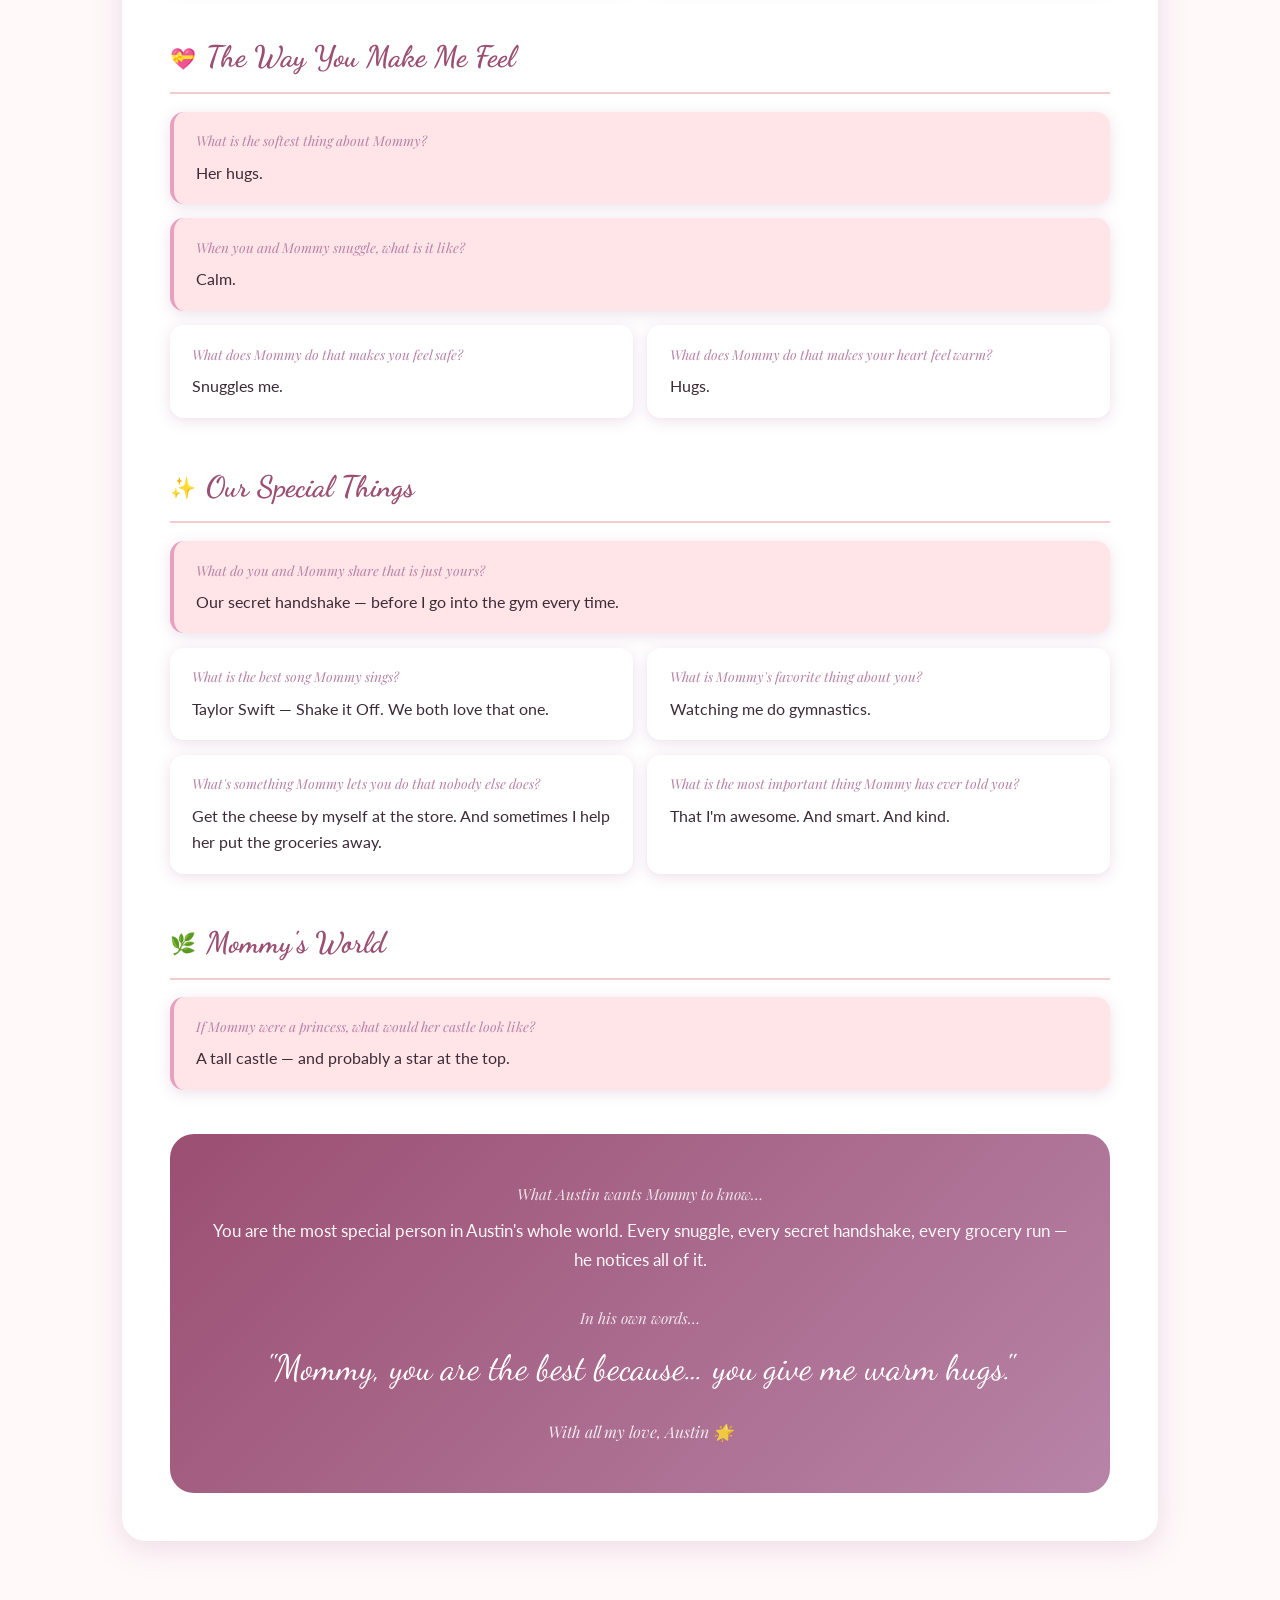
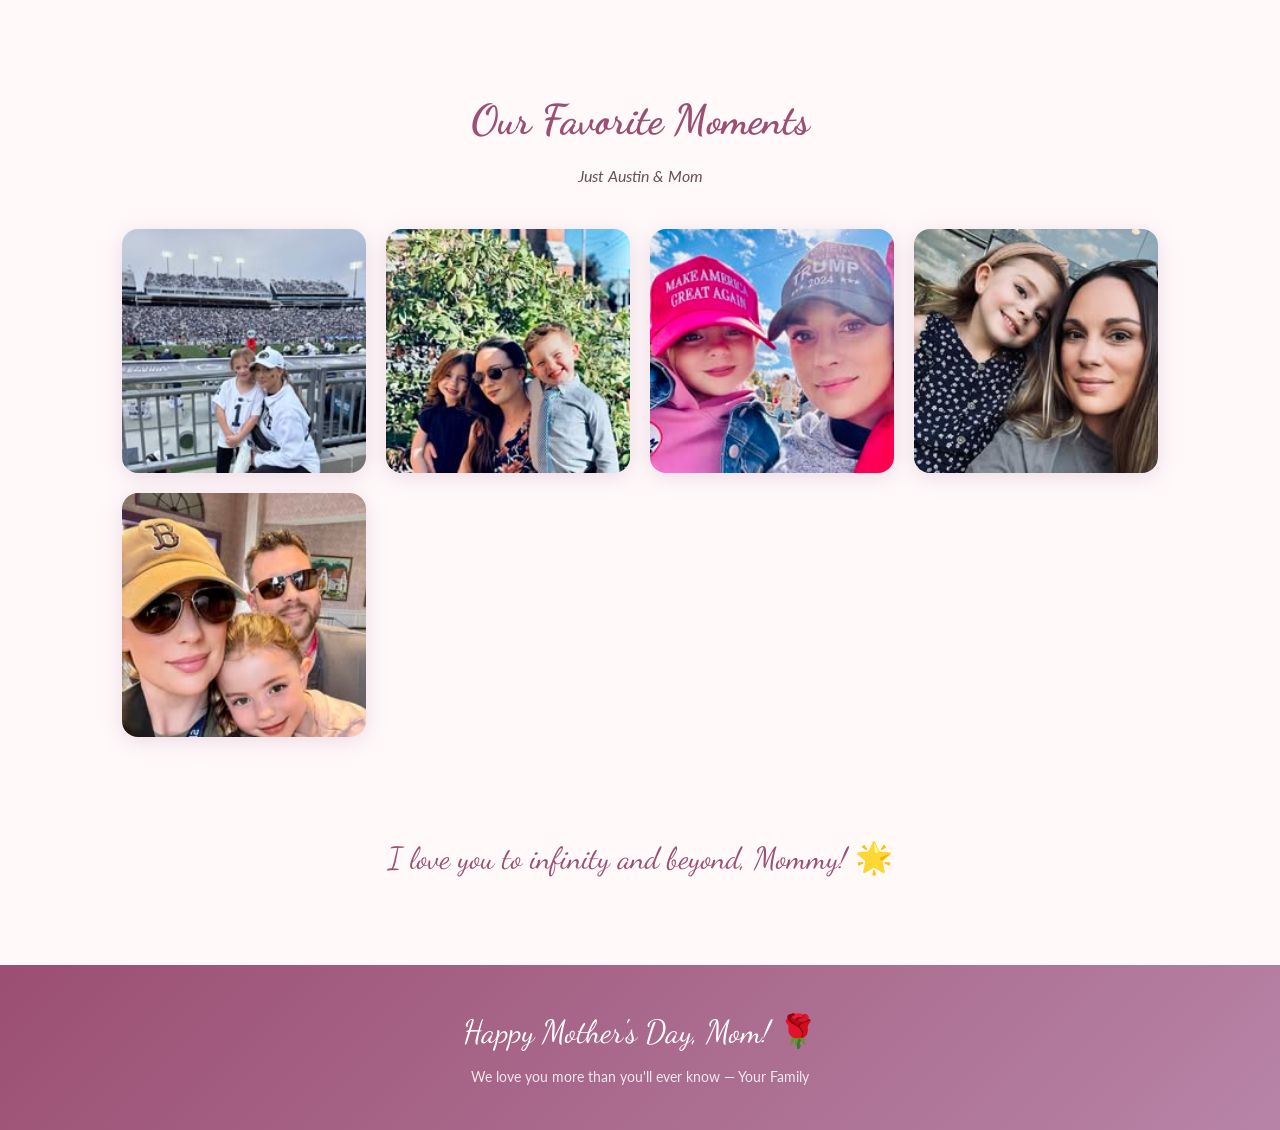
==== commit eca3a69d: "Add Austin's real interview answers in themed reflection sections" ====
--- a/austin.html
+++ b/austin.html
@@ -35,33 +35,137 @@
         </div>
       </div>
 
-      <!-- Reasons -->
+      <!-- Interview -->
       <section class="section">
         <div class="reasons-section">
-          <h2 class="reasons-title">Why I Love You, Mom ❤️</h2>
-          <!-- Replace these with Austin's own words! -->
-          <ul class="reasons-list">
-            <li>
-              <span class="reason-num">1</span>
-              <span>You give the best cuddles in the whole wide world!</span>
-            </li>
-            <li>
-              <span class="reason-num">2</span>
-              <span>You always make me feel safe, no matter what.</span>
-            </li>
-            <li>
-              <span class="reason-num">3</span>
-              <span>You make everything so much more fun just by being with me.</span>
-            </li>
-            <li>
-              <span class="reason-num">4</span>
-              <span>Whenever I'm sad, you always know how to make me smile again.</span>
-            </li>
-            <li>
-              <span class="reason-num">5</span>
-              <span>You're my favorite person in the whole world. I love you SO much!</span>
-            </li>
-          </ul>
+          <h2 class="reasons-title">Austin's Interview About Mommy</h2>
+          <p style="text-align:center;color:var(--text-mid);font-style:italic;margin-bottom:2rem;">By Austin, age 5 &nbsp;·&nbsp; Mother's Day 2026</p>
+
+          <!-- Opening quote -->
+          <div class="opening-quote">
+            <span class="oq-label">Mommy, you are the best because…</span>
+            <p class="oq-text">"You give me warm hugs."</p>
+          </div>
+
+          <!-- Section 1 -->
+          <div class="reflection-section">
+            <div class="reflection-header">
+              <span class="rh-icon">🌸</span>
+              <h3>All About Mommy</h3>
+            </div>
+            <div class="reflection-cards">
+              <div class="reflection-cards two-col" style="margin-top:0;">
+                <div class="rc featured">
+                  <span class="rc-q">What is Mommy's full name?</span>
+                  <p class="rc-a">Ashley Elizabeth Grady.</p>
+                </div>
+                <div class="rc featured">
+                  <span class="rc-q">What color are Mommy's eyes?</span>
+                  <p class="rc-a">Brown.</p>
+                </div>
+                <div class="rc">
+                  <span class="rc-q">What is the prettiest thing about Mommy?</span>
+                  <p class="rc-a">Her hair.</p>
+                </div>
+                <div class="rc">
+                  <span class="rc-q">What does Mommy wear when she's the prettiest?</span>
+                  <p class="rc-a">A dress.</p>
+                </div>
+                <div class="rc">
+                  <span class="rc-q">What is Mommy's favorite thing to drink?</span>
+                  <p class="rc-a">Coffee.</p>
+                </div>
+                <div class="rc">
+                  <span class="rc-q">What does Mommy's hair smell like?</span>
+                  <p class="rc-a">Flowers.</p>
+                </div>
+              </div>
+            </div>
+          </div>
+
+          <!-- Section 2 -->
+          <div class="reflection-section">
+            <div class="reflection-header">
+              <span class="rh-icon">💝</span>
+              <h3>The Way You Make Me Feel</h3>
+            </div>
+            <div class="reflection-cards">
+              <div class="rc featured">
+                <span class="rc-q">What is the softest thing about Mommy?</span>
+                <p class="rc-a">Her hugs.</p>
+              </div>
+              <div class="rc featured">
+                <span class="rc-q">When you and Mommy snuggle, what is it like?</span>
+                <p class="rc-a">Calm.</p>
+              </div>
+              <div class="reflection-cards two-col" style="margin-top:0;">
+                <div class="rc">
+                  <span class="rc-q">What does Mommy do that makes you feel safe?</span>
+                  <p class="rc-a">Snuggles me.</p>
+                </div>
+                <div class="rc">
+                  <span class="rc-q">What does Mommy do that makes your heart feel warm?</span>
+                  <p class="rc-a">Hugs.</p>
+                </div>
+              </div>
+            </div>
+          </div>
+
+          <!-- Section 3 -->
+          <div class="reflection-section">
+            <div class="reflection-header">
+              <span class="rh-icon">✨</span>
+              <h3>Our Special Things</h3>
+            </div>
+            <div class="reflection-cards">
+              <div class="rc featured">
+                <span class="rc-q">What do you and Mommy share that is just yours?</span>
+                <p class="rc-a">Our secret handshake — before I go into the gym every time.</p>
+              </div>
+              <div class="reflection-cards two-col" style="margin-top:0;">
+                <div class="rc">
+                  <span class="rc-q">What is the best song Mommy sings?</span>
+                  <p class="rc-a">Taylor Swift — Shake it Off. We both love that one.</p>
+                </div>
+                <div class="rc">
+                  <span class="rc-q">What is Mommy's favorite thing about you?</span>
+                  <p class="rc-a">Watching me do gymnastics.</p>
+                </div>
+                <div class="rc">
+                  <span class="rc-q">What's something Mommy lets you do that nobody else does?</span>
+                  <p class="rc-a">Get the cheese by myself at the store. And sometimes I help her put the groceries away.</p>
+                </div>
+                <div class="rc">
+                  <span class="rc-q">What is the most important thing Mommy has ever told you?</span>
+                  <p class="rc-a">That I'm awesome. And smart. And kind.</p>
+                </div>
+              </div>
+            </div>
+          </div>
+
+          <!-- Section 4 -->
+          <div class="reflection-section">
+            <div class="reflection-header">
+              <span class="rh-icon">🌿</span>
+              <h3>Mommy's World</h3>
+            </div>
+            <div class="reflection-cards">
+              <div class="rc featured">
+                <span class="rc-q">If Mommy were a princess, what would her castle look like?</span>
+                <p class="rc-a">A tall castle — and probably a star at the top.</p>
+              </div>
+            </div>
+          </div>
+
+          <!-- Closing -->
+          <div class="reflection-closing">
+            <span class="rcl-label">What Austin wants Mommy to know…</span>
+            <p class="rcl-text">You are the most special person in Austin's whole world. Every snuggle, every secret handshake, every grocery run — he notices all of it.</p>
+            <span class="rcl-final-label">In his own words…</span>
+            <p class="rcl-final">"Mommy, you are the best because… you give me warm hugs."</p>
+            <span class="rcl-sign">With all my love, Austin 🌟</span>
+          </div>
+
         </div>
       </section>
 
--- a/style.css
+++ b/style.css
@@ -205,9 +205,12 @@
   overflow: hidden;
   box-shadow: 0 6px 24px var(--shadow);
   aspect-ratio: 4 / 3;
+  position: relative;
 }
 
 .photo-slot img {
+  position: absolute;
+  top: 0; left: 0;
   width: 100%; height: 100%;
   object-fit: cover;
   display: block;
@@ -425,37 +428,148 @@
   display: block;
 }
 
-/* ── INTERVIEW Q&A ── */
-.interview-list {
+/* ── MASON REFLECTIONS ── */
+.opening-quote {
+  text-align: center;
+  background: linear-gradient(135deg, #FDE8EF, #F7CAD0, #E8A0BF);
+  border-radius: 20px;
+  padding: 2.5rem 2rem;
+  margin-bottom: 3rem;
+}
+
+.oq-label {
+  display: block;
+  font-family: 'Playfair Display', serif;
+  font-style: italic;
+  color: var(--text-mid);
+  font-size: 0.9rem;
+  margin-bottom: 0.75rem;
+}
+
+.oq-text {
+  font-family: 'Dancing Script', cursive;
+  font-size: clamp(2rem, 5vw, 3rem);
+  color: var(--deep-rose);
+  line-height: 1.3;
+}
+
+.reflection-section {
+  margin-bottom: 2.75rem;
+}
+
+.reflection-header {
+  display: flex;
+  align-items: center;
+  gap: 0.6rem;
+  margin-bottom: 1.1rem;
+  padding-bottom: 0.6rem;
+  border-bottom: 2px solid var(--light-pink);
+}
+
+.rh-icon { font-size: 1.3rem; }
+
+.reflection-header h3 {
+  font-family: 'Dancing Script', cursive;
+  font-size: 1.85rem;
+  color: var(--deep-rose);
+}
+
+.reflection-cards {
   display: flex;
   flex-direction: column;
-  gap: 1.25rem;
-}
-
-.interview-item {
-  padding: 1.25rem 1.5rem;
-  background: var(--cream);
-  border-radius: 12px;
+  gap: 0.9rem;
+}
+
+.reflection-cards.two-col {
+  display: grid;
+  grid-template-columns: 1fr 1fr;
+  gap: 0.9rem;
+}
+
+.rc {
+  background: var(--white);
+  border-radius: 14px;
+  padding: 1.1rem 1.4rem;
+  box-shadow: 0 3px 14px var(--shadow);
+}
+
+.rc.featured {
+  background: var(--blush);
   border-left: 4px solid var(--rose);
 }
 
-.interview-final {
-  border-left-color: var(--deep-rose);
-  background: linear-gradient(135deg, #FDE8EF, #F7CAD0);
-}
-
-.interview-q {
-  font-family: 'Playfair Display', serif;
-  font-style: italic;
-  color: var(--deep-rose);
+.rc.funny {
+  background: #FFFBF0;
+  border-left: 4px solid #F4C261;
+}
+
+.rc-q {
+  font-family: 'Playfair Display', serif;
+  font-style: italic;
+  color: var(--mauve);
+  font-size: 0.85rem;
+  margin-bottom: 0.45rem;
+  display: block;
+}
+
+.rc.funny .rc-q { color: #B8860B; }
+
+.rc-a {
+  color: var(--text-dark);
+  font-size: 1.02rem;
+  line-height: 1.65;
+}
+
+.reflection-closing {
+  background: linear-gradient(135deg, var(--deep-rose), var(--mauve));
+  border-radius: 24px;
+  padding: 3rem 2.5rem;
+  text-align: center;
+  color: var(--white);
+  margin-top: 1rem;
+}
+
+.rcl-label {
+  display: block;
+  font-family: 'Playfair Display', serif;
+  font-style: italic;
+  opacity: 0.82;
   font-size: 0.95rem;
   margin-bottom: 0.5rem;
 }
 
-.interview-a {
-  color: var(--text-dark);
-  font-size: 1.05rem;
-  line-height: 1.65;
+.rcl-text {
+  font-size: 1.08rem;
+  line-height: 1.7;
+  margin-bottom: 2rem;
+  opacity: 0.95;
+}
+
+.rcl-final-label {
+  display: block;
+  font-family: 'Playfair Display', serif;
+  font-style: italic;
+  opacity: 0.82;
+  font-size: 0.95rem;
+  margin-bottom: 0.75rem;
+}
+
+.rcl-final {
+  font-family: 'Dancing Script', cursive;
+  font-size: clamp(1.5rem, 4vw, 2.2rem);
+  line-height: 1.4;
+  margin-bottom: 1.5rem;
+}
+
+.rcl-sign {
+  font-family: 'Playfair Display', serif;
+  font-style: italic;
+  opacity: 0.85;
+  font-size: 1rem;
+}
+
+@media (max-width: 600px) {
+  .reflection-cards.two-col { grid-template-columns: 1fr; }
 }
 
 /* ── CLOSING ── */
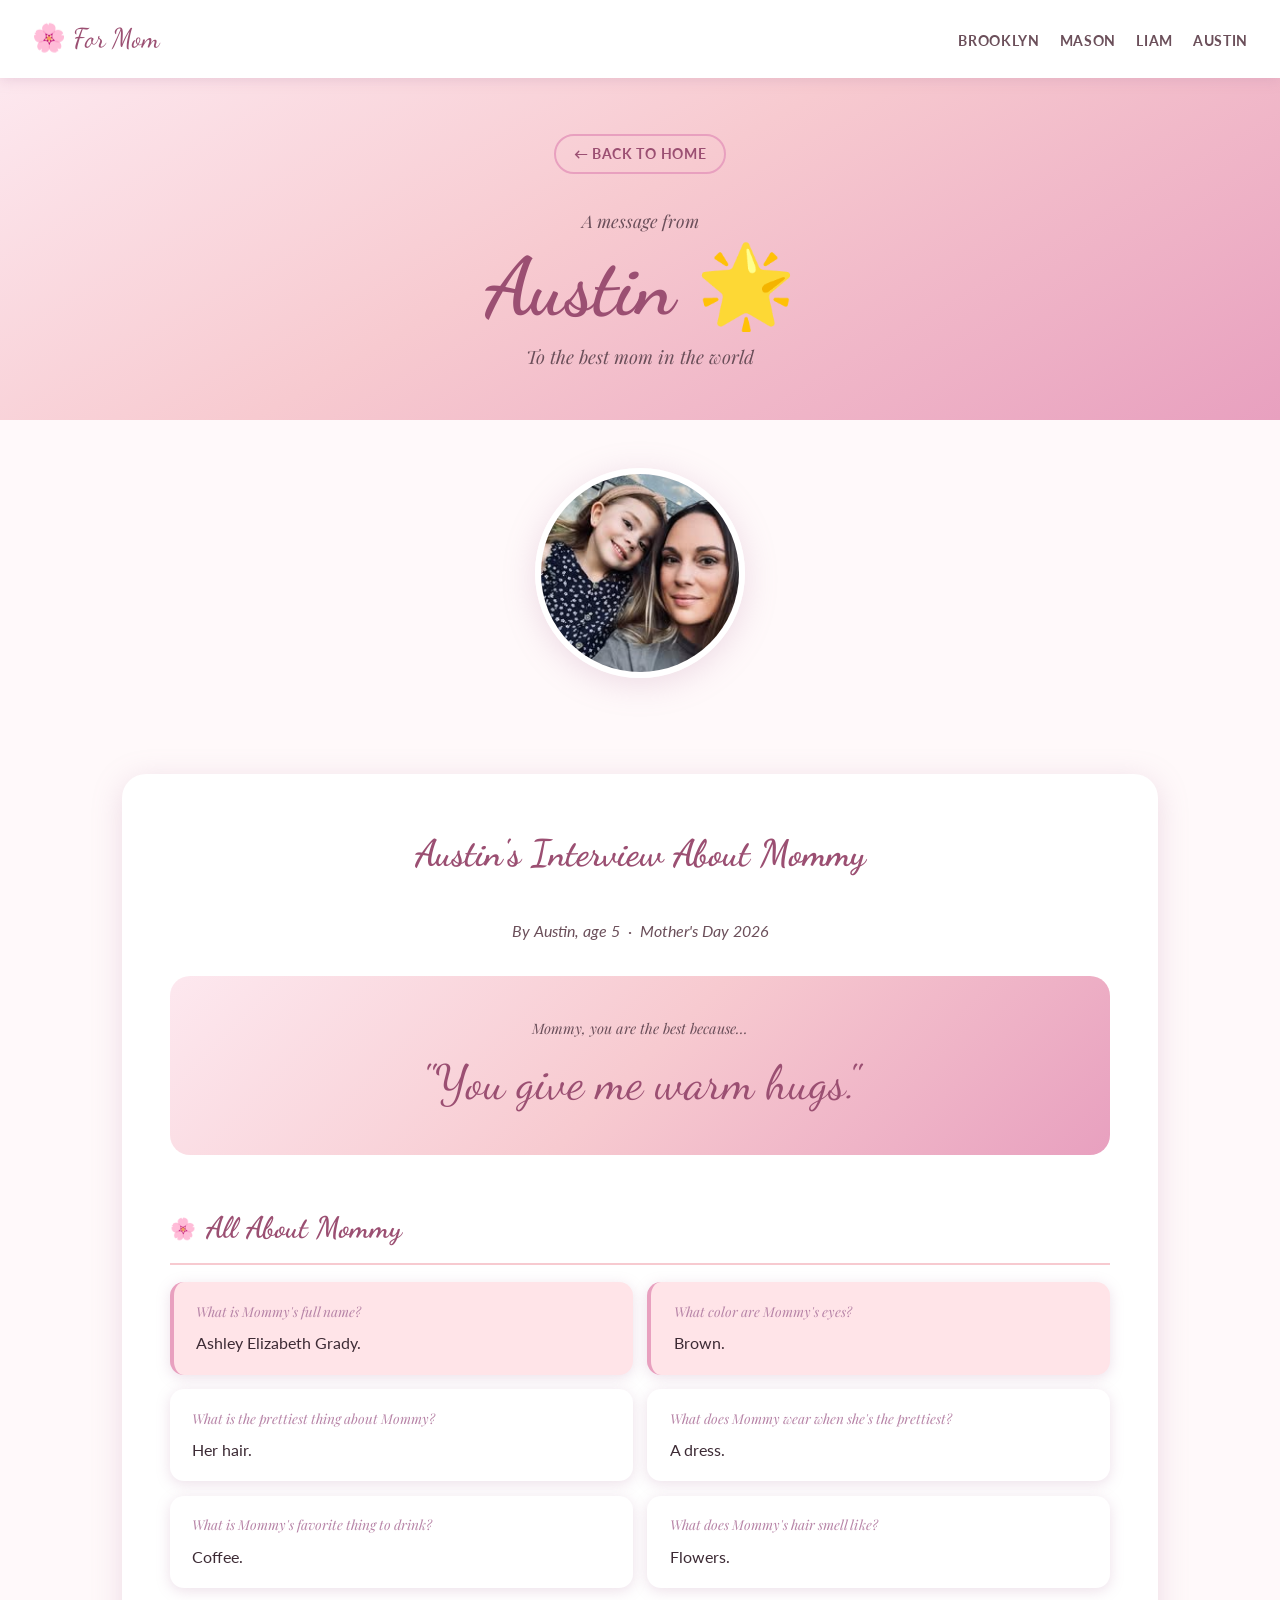
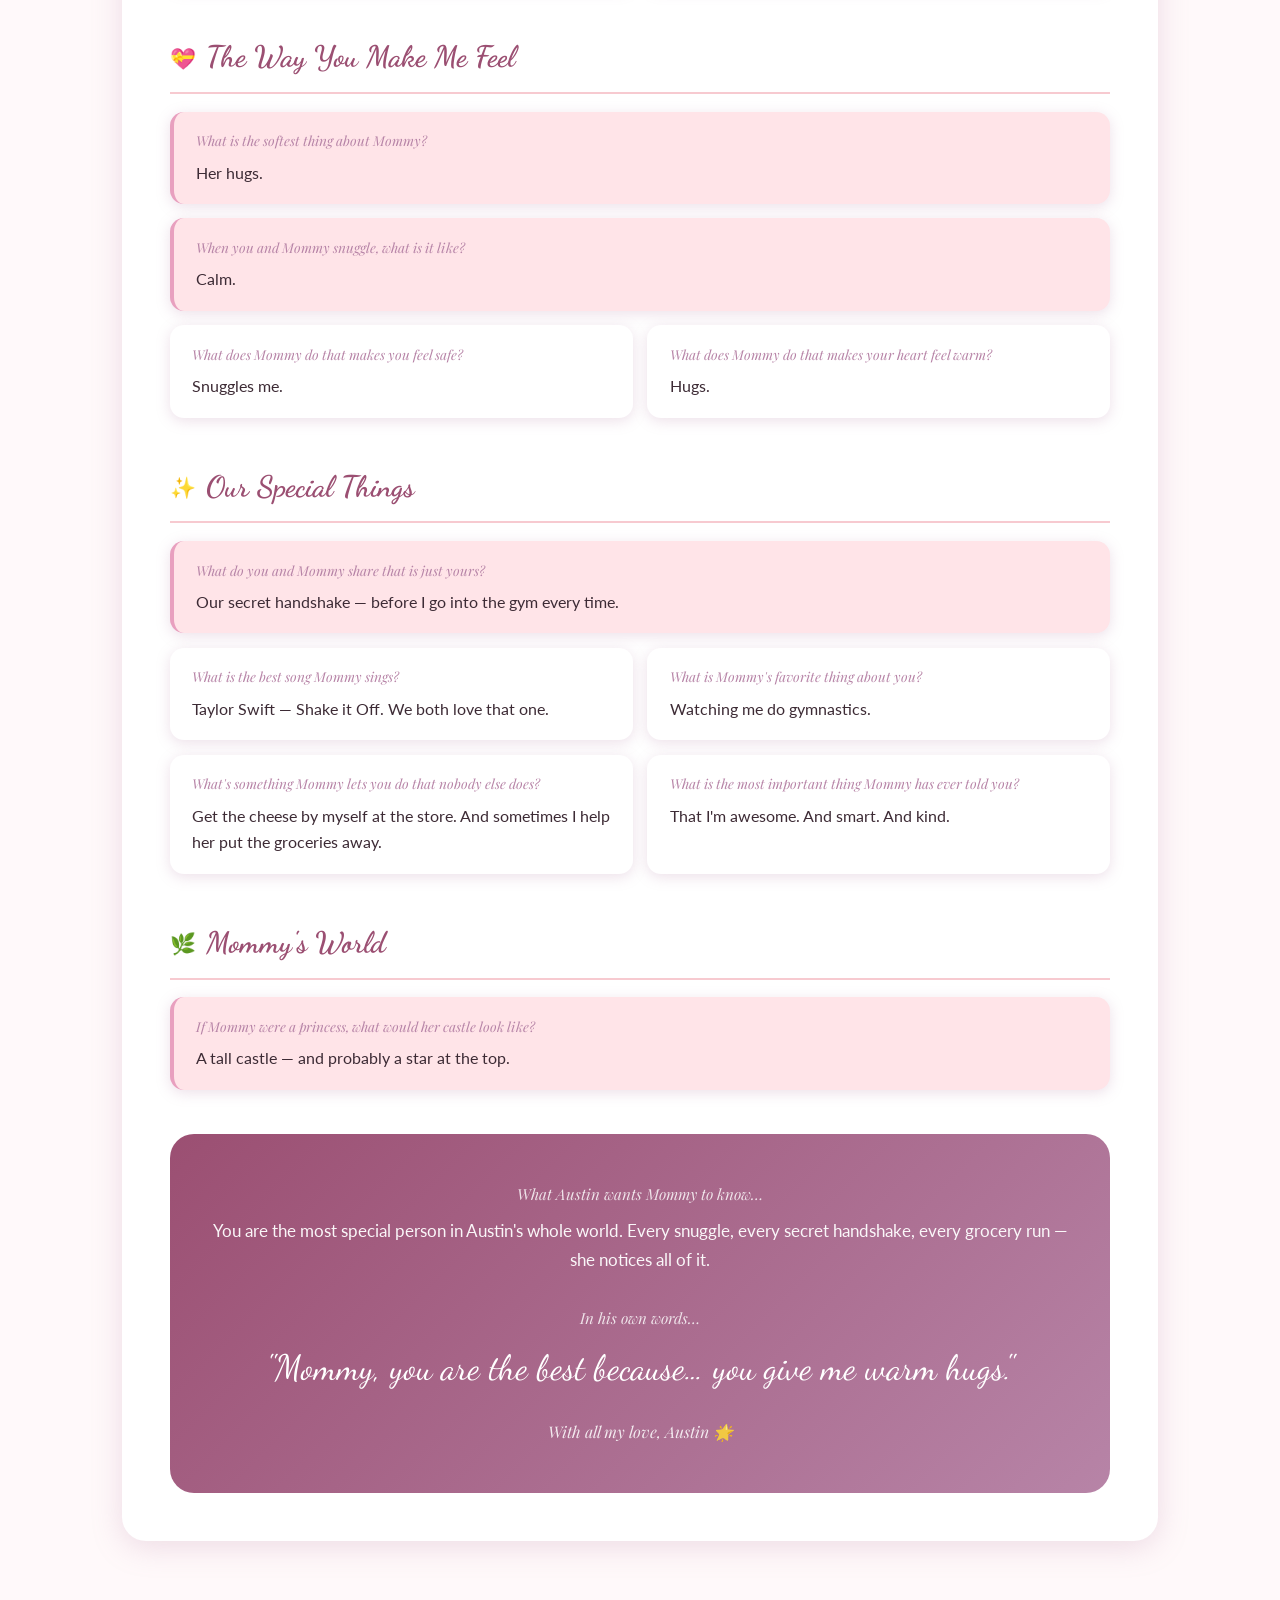
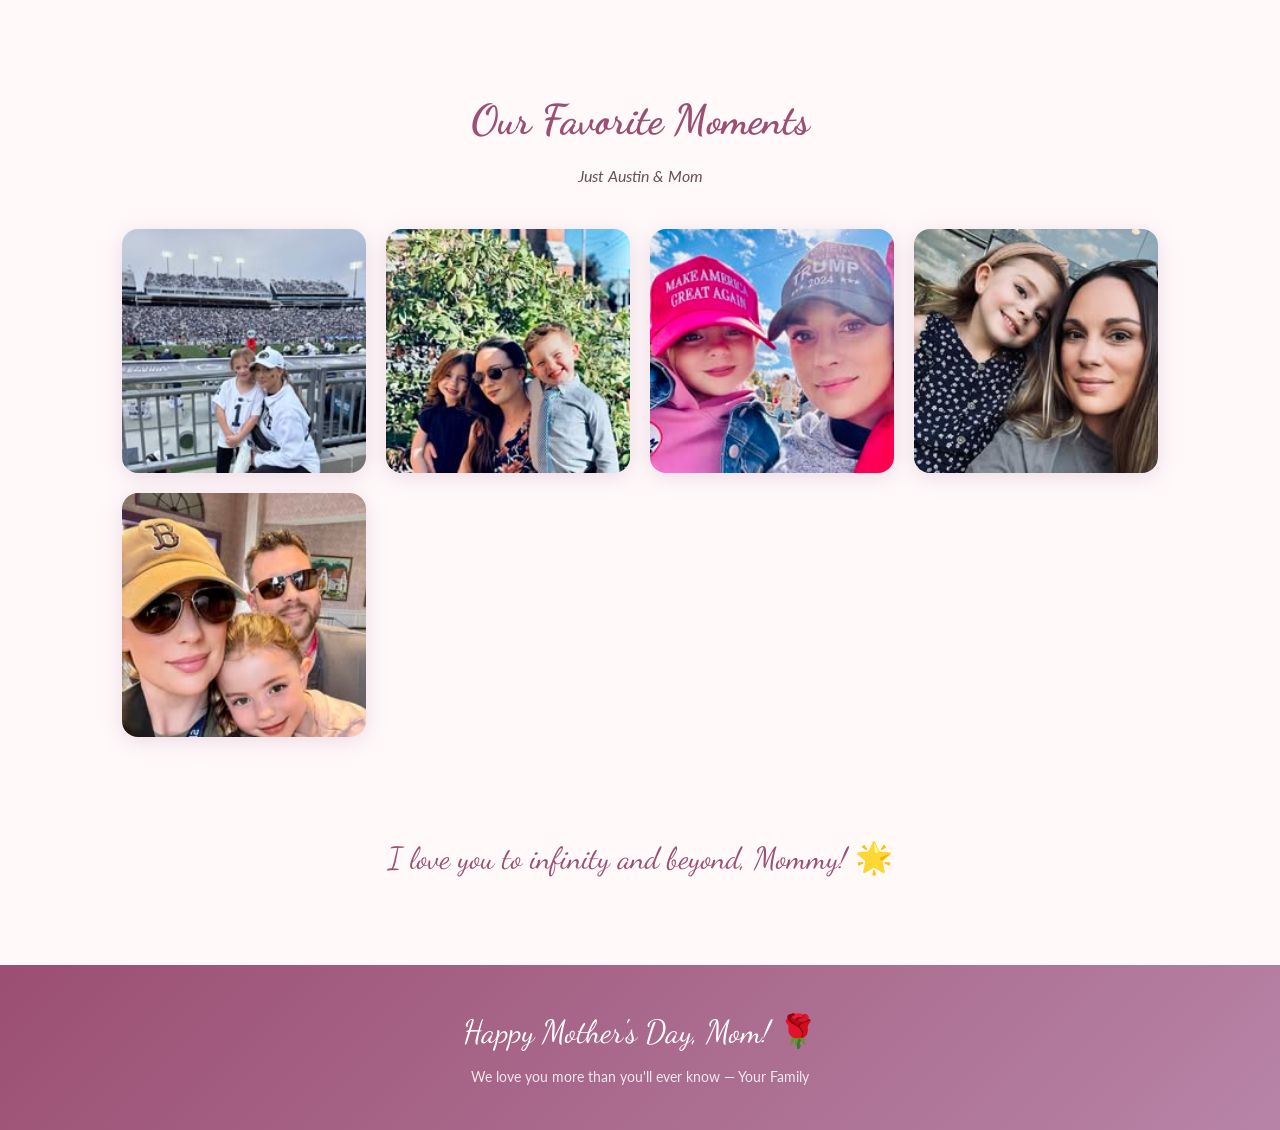
==== commit 4a86e08e: "Fix Austin's pronoun to she/her" ====
--- a/austin.html
+++ b/austin.html
@@ -160,7 +160,7 @@
           <!-- Closing -->
           <div class="reflection-closing">
             <span class="rcl-label">What Austin wants Mommy to know…</span>
-            <p class="rcl-text">You are the most special person in Austin's whole world. Every snuggle, every secret handshake, every grocery run — he notices all of it.</p>
+            <p class="rcl-text">You are the most special person in Austin's whole world. Every snuggle, every secret handshake, every grocery run — she notices all of it.</p>
             <span class="rcl-final-label">In his own words…</span>
             <p class="rcl-final">"Mommy, you are the best because… you give me warm hugs."</p>
             <span class="rcl-sign">With all my love, Austin 🌟</span>
